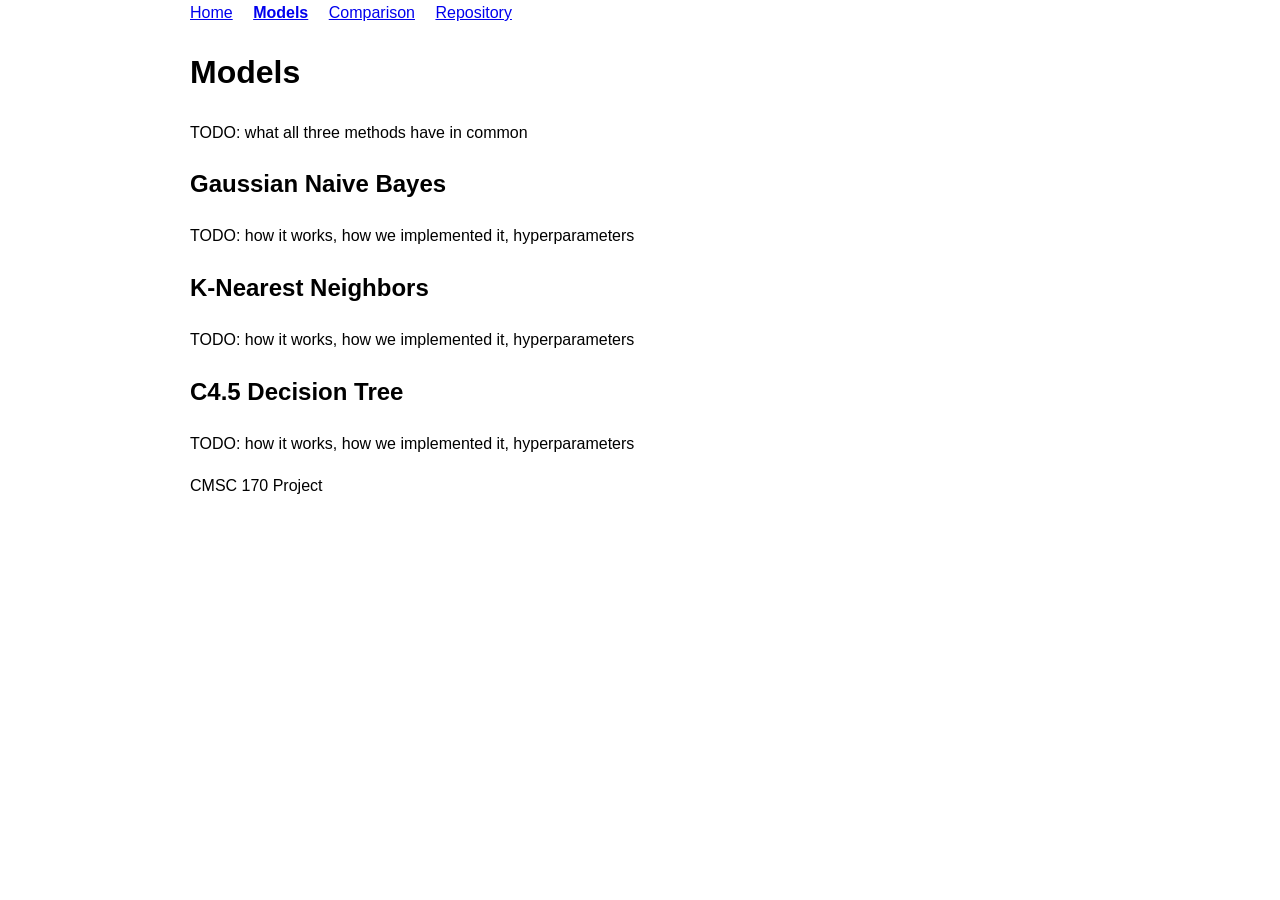
==== docs/methods.html @ b2a07913 "refactor: renamed models.html to methods.html" ====
<!DOCTYPE html>
<html lang="en">
<head>
    <meta charset="UTF-8">
    <meta name="viewport" content="width=device-width, initial-scale=1.0">
    <title>Models — CMSC 170 Project</title>
    <link rel="stylesheet" href="css/style.css">
</head>
<body>
    <header class="site-header">
        <nav class="site-nav">
            <a href="index.html">Home</a>
            <a href="models.html" class="active">Models</a>
            <a href="comparison.html">Comparison</a>
            <a href="https://github.com/Shiiroi/cmsc-170-project">Repository</a>
        </nav>
    </header>

    <main>
        <h1>Models</h1>

        <section id="overview">
            <p>TODO: what all three methods have in common</p>
        </section>

        <section id="naive-bayes">
            <h2>Gaussian Naive Bayes</h2>
            <p>TODO: how it works, how we implemented it, hyperparameters</p>
        </section>

        <section id="knn">
            <h2>K-Nearest Neighbors</h2>
            <p>TODO: how it works, how we implemented it, hyperparameters</p>
        </section>

        <section id="decision-tree">
            <h2>C4.5 Decision Tree</h2>
            <p>TODO: how it works, how we implemented it, hyperparameters</p>
        </section>
    </main>

    <footer class="site-footer">
        <p>CMSC 170 Project</p>
    </footer>
</body>
</html>
---- docs/css/style.css ----
body {
  font-family: sans-serif;
  max-width: 900px;
  margin: 0 auto;
  padding: 0 16px;
  line-height: 1.6;
}

.site-nav a {
  margin-right: 16px;
}

.site-nav a.active {
  font-weight: bold;
}
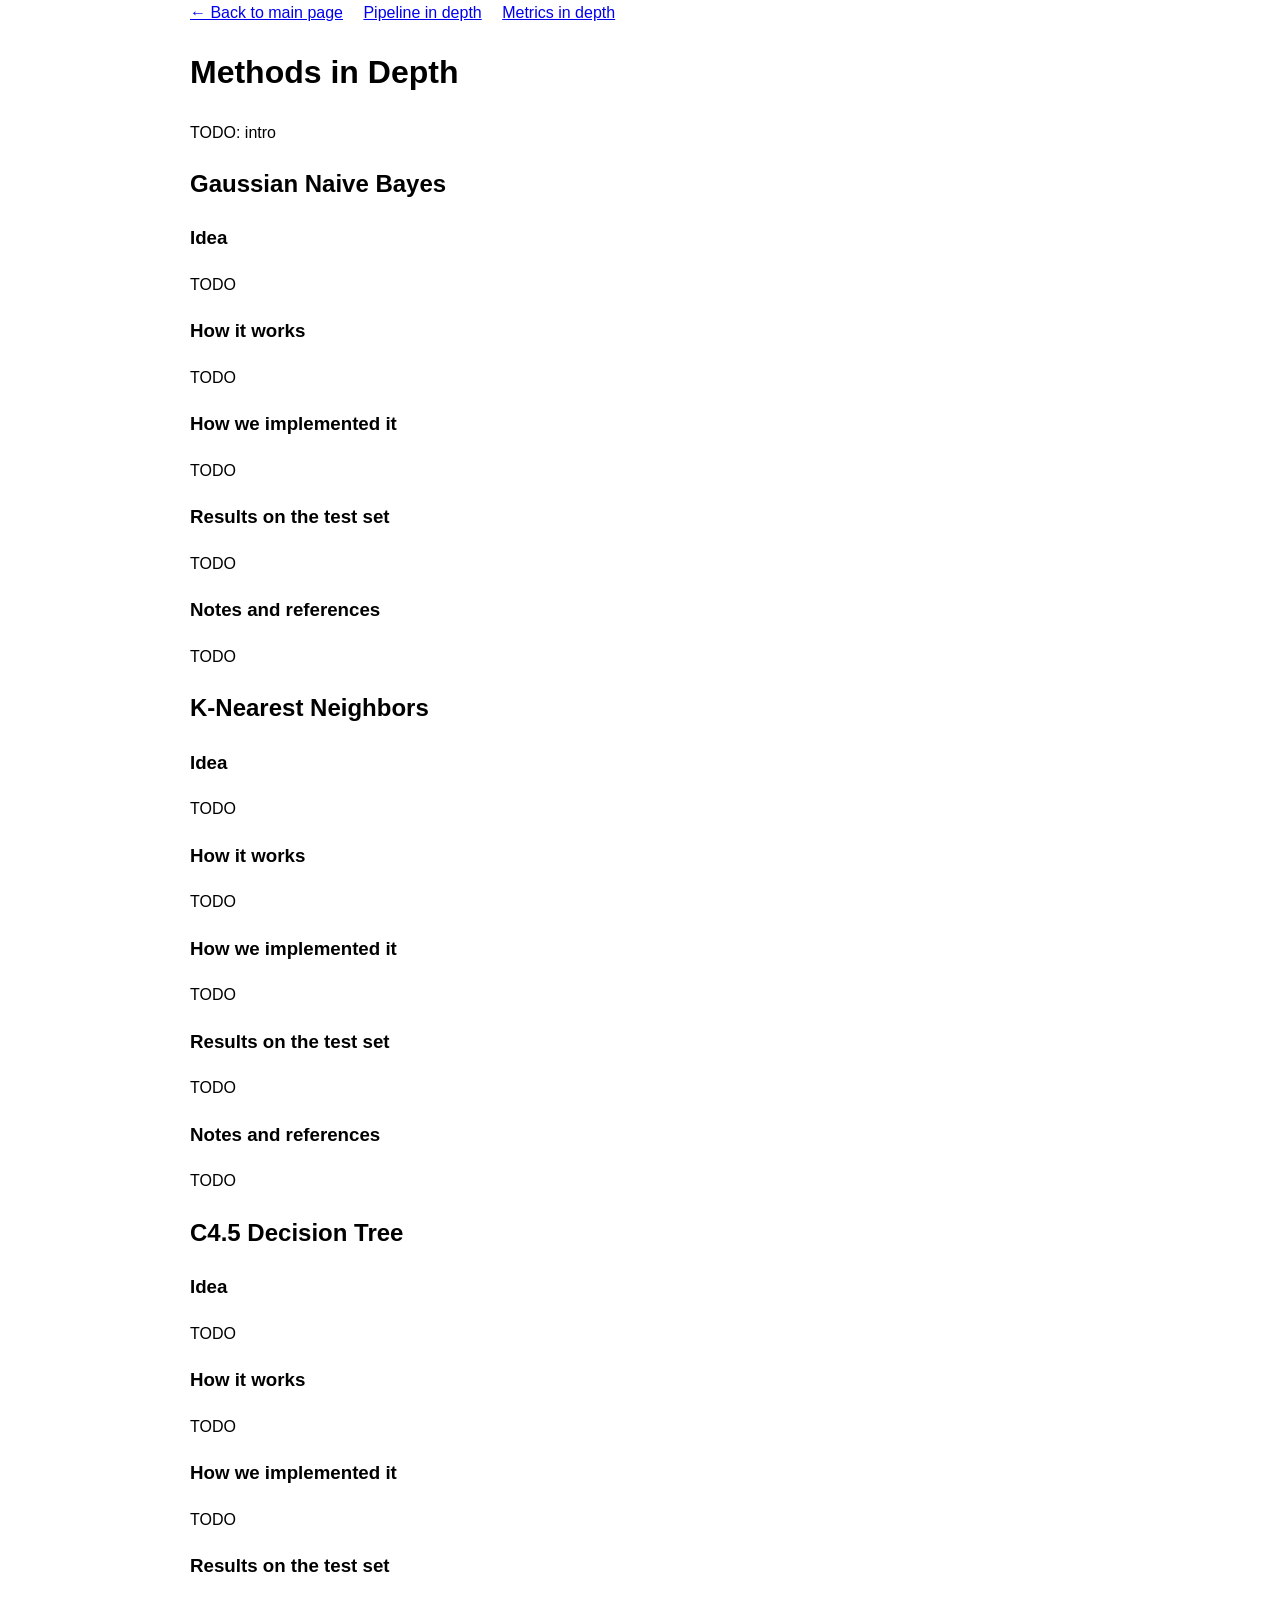
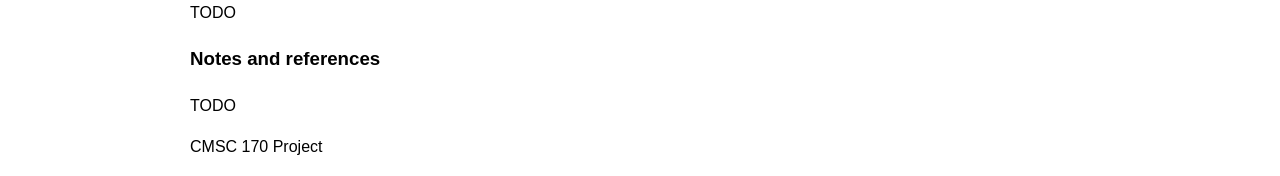
==== commit 8f6dbaf0: "feat: restructured site to follow the spec" ====
--- a/docs/methods.html
+++ b/docs/methods.html
@@ -3,39 +3,62 @@
 <head>
     <meta charset="UTF-8">
     <meta name="viewport" content="width=device-width, initial-scale=1.0">
-    <title>Models — CMSC 170 Project</title>
+    <title>Methods in Depth — CMSC 170 Project</title>
     <link rel="stylesheet" href="css/style.css">
 </head>
 <body>
     <header class="site-header">
         <nav class="site-nav">
-            <a href="index.html">Home</a>
-            <a href="models.html" class="active">Models</a>
-            <a href="comparison.html">Comparison</a>
-            <a href="https://github.com/Shiiroi/cmsc-170-project">Repository</a>
+            <a href="index.html">← Back to main page</a>
+            <a href="pipeline.html">Pipeline in depth</a>
+            <a href="metrics.html">Metrics in depth</a>
         </nav>
     </header>
 
     <main>
-        <h1>Models</h1>
-
-        <section id="overview">
-            <p>TODO: what all three methods have in common</p>
-        </section>
+        <h1>Methods in Depth</h1>
+        <p>TODO: intro</p>
 
         <section id="naive-bayes">
             <h2>Gaussian Naive Bayes</h2>
-            <p>TODO: how it works, how we implemented it, hyperparameters</p>
+            <h3>Idea</h3>
+            <p>TODO</p>
+            <h3>How it works</h3>
+            <p>TODO</p>
+            <h3>How we implemented it</h3>
+            <p>TODO</p>
+            <h3>Results on the test set</h3>
+            <p>TODO</p>
+            <h3>Notes and references</h3>
+            <p>TODO</p>
         </section>
 
         <section id="knn">
             <h2>K-Nearest Neighbors</h2>
-            <p>TODO: how it works, how we implemented it, hyperparameters</p>
+            <h3>Idea</h3>
+            <p>TODO</p>
+            <h3>How it works</h3>
+            <p>TODO</p>
+            <h3>How we implemented it</h3>
+            <p>TODO</p>
+            <h3>Results on the test set</h3>
+            <p>TODO</p>
+            <h3>Notes and references</h3>
+            <p>TODO</p>
         </section>
 
         <section id="decision-tree">
             <h2>C4.5 Decision Tree</h2>
-            <p>TODO: how it works, how we implemented it, hyperparameters</p>
+            <h3>Idea</h3>
+            <p>TODO</p>
+            <h3>How it works</h3>
+            <p>TODO</p>
+            <h3>How we implemented it</h3>
+            <p>TODO</p>
+            <h3>Results on the test set</h3>
+            <p>TODO</p>
+            <h3>Notes and references</h3>
+            <p>TODO</p>
         </section>
     </main>
 
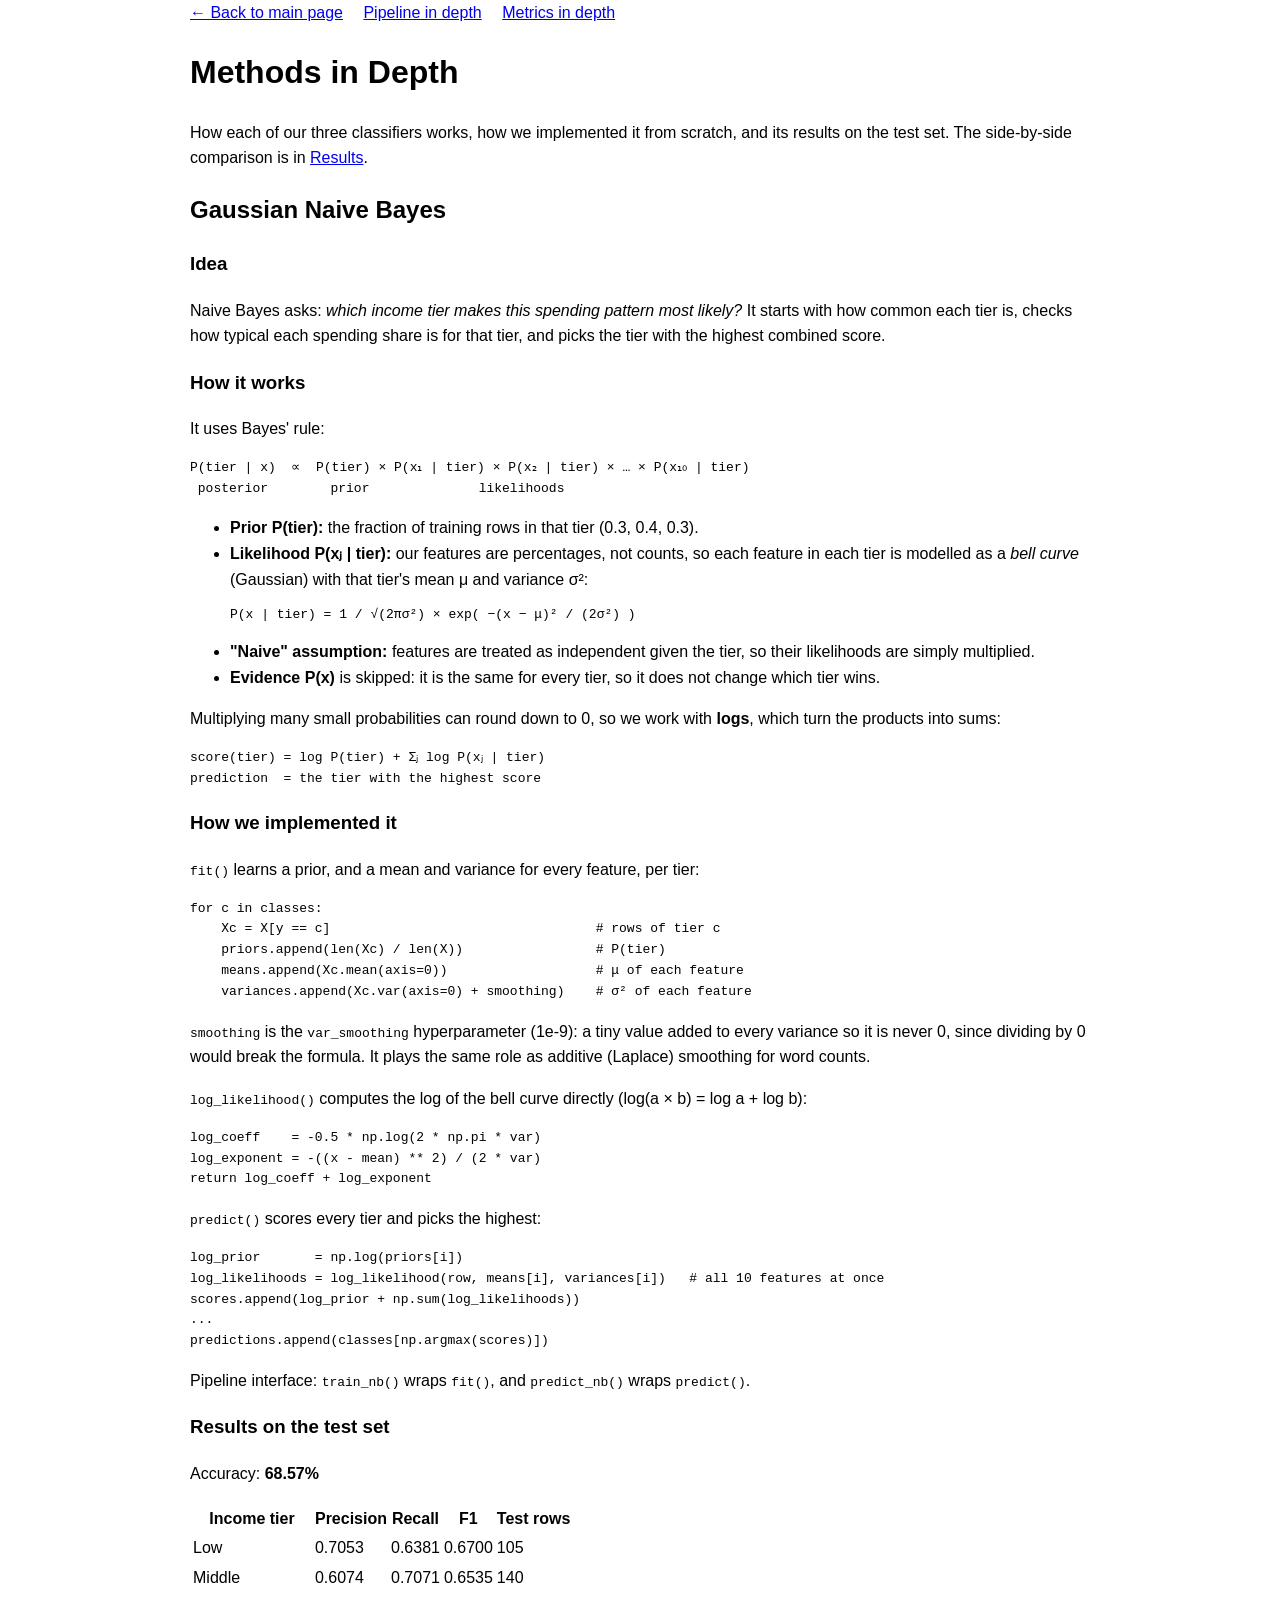
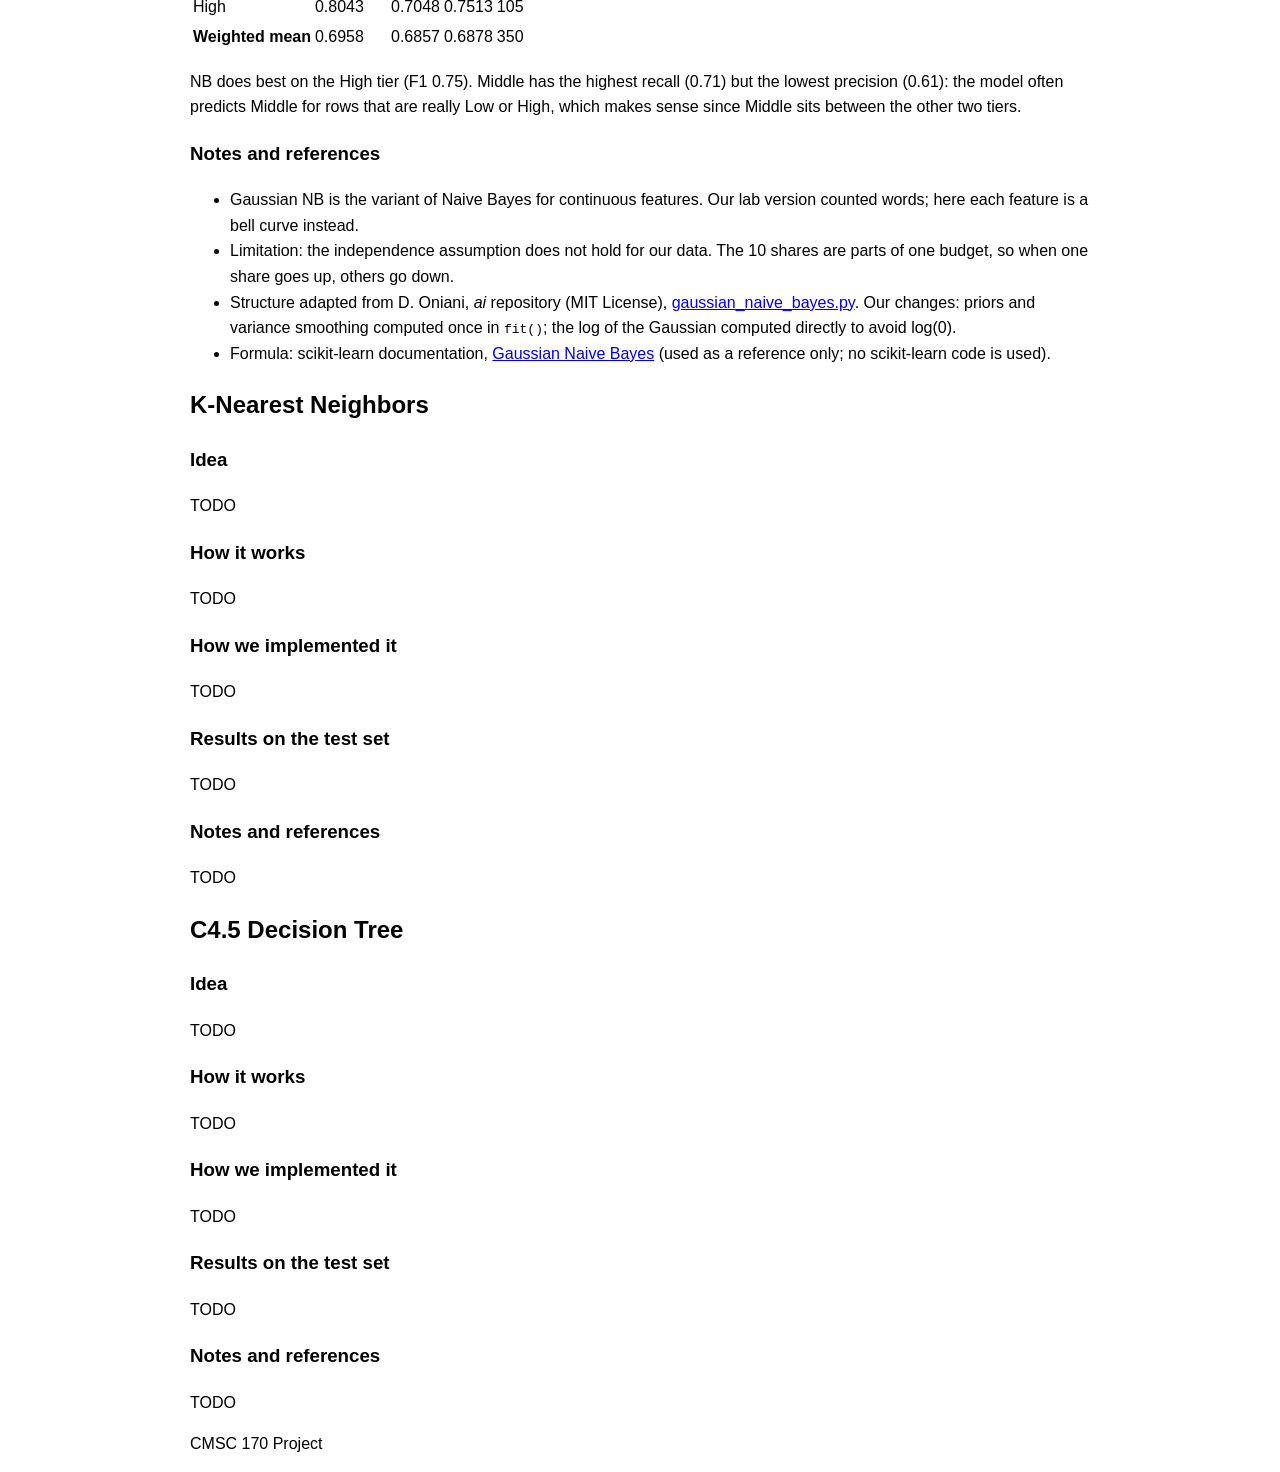
==== commit c65c4162: "feat: added naive bayes in depth" ====
--- a/docs/methods.html
+++ b/docs/methods.html
@@ -17,20 +17,102 @@
 
     <main>
         <h1>Methods in Depth</h1>
-        <p>TODO: intro</p>
+        <p>How each of our three classifiers works, how we implemented it from scratch, and its
+            results on the test set. The side-by-side comparison is in
+            <a href="index.html#results">Results</a>.</p>
 
         <section id="naive-bayes">
             <h2>Gaussian Naive Bayes</h2>
+
             <h3>Idea</h3>
-            <p>TODO</p>
+            <p>
+                Naive Bayes asks: <em>which income tier makes this spending pattern most likely?</em>
+                It starts with how common each tier is, checks how typical each spending share is
+                for that tier, and picks the tier with the highest combined score.
+            </p>
+
             <h3>How it works</h3>
-            <p>TODO</p>
+            <p>It uses Bayes' rule:</p>
+<pre><code>P(tier | x)  ∝  P(tier) × P(x₁ | tier) × P(x₂ | tier) × … × P(x₁₀ | tier)
+ posterior        prior              likelihoods</code></pre>
+            <ul>
+                <li><strong>Prior P(tier):</strong> the fraction of training rows in that tier
+                    (0.3, 0.4, 0.3).</li>
+                <li><strong>Likelihood P(xⱼ | tier):</strong> our features are percentages, not
+                    counts, so each feature in each tier is modelled as a <em>bell curve</em>
+                    (Gaussian) with that tier's mean μ and variance σ²:
+<pre><code>P(x | tier) = 1 / √(2πσ²) × exp( −(x − μ)² / (2σ²) )</code></pre>
+                </li>
+                <li><strong>"Naive" assumption:</strong> features are treated as independent given
+                    the tier, so their likelihoods are simply multiplied.</li>
+                <li><strong>Evidence P(x)</strong> is skipped: it is the same for every tier, so it
+                    does not change which tier wins.</li>
+            </ul>
+            <p>
+                Multiplying many small probabilities can round down to 0, so we work with
+                <strong>logs</strong>, which turn the products into sums:
+            </p>
+<pre><code>score(tier) = log P(tier) + Σⱼ log P(xⱼ | tier)
+prediction  = the tier with the highest score</code></pre>
+
             <h3>How we implemented it</h3>
-            <p>TODO</p>
+            <p><code>fit()</code> learns a prior, and a mean and variance for every feature, per tier:</p>
+<pre><code>for c in classes:
+    Xc = X[y == c]                                  # rows of tier c
+    priors.append(len(Xc) / len(X))                 # P(tier)
+    means.append(Xc.mean(axis=0))                   # μ of each feature
+    variances.append(Xc.var(axis=0) + smoothing)    # σ² of each feature</code></pre>
+            <p><code>smoothing</code> is the <code>var_smoothing</code> hyperparameter (1e-9): a tiny
+                value added to every variance so it is never 0, since dividing by 0 would break the
+                formula. It plays the same role as additive (Laplace) smoothing for word counts.</p>
+
+            <p><code>log_likelihood()</code> computes the log of the bell curve directly
+                (log(a × b) = log a + log b):</p>
+<pre><code>log_coeff    = -0.5 * np.log(2 * np.pi * var)
+log_exponent = -((x - mean) ** 2) / (2 * var)
+return log_coeff + log_exponent</code></pre>
+
+            <p><code>predict()</code> scores every tier and picks the highest:</p>
+<pre><code>log_prior       = np.log(priors[i])
+log_likelihoods = log_likelihood(row, means[i], variances[i])   # all 10 features at once
+scores.append(log_prior + np.sum(log_likelihoods))
+...
+predictions.append(classes[np.argmax(scores)])</code></pre>
+
+            <p>Pipeline interface: <code>train_nb()</code> wraps <code>fit()</code>,
+                and <code>predict_nb()</code> wraps <code>predict()</code>.</p>
+
             <h3>Results on the test set</h3>
-            <p>TODO</p>
+            <p>Accuracy: <strong>68.57%</strong></p>
+            <table>
+                <thead>
+                    <tr><th>Income tier</th><th>Precision</th><th>Recall</th><th>F1</th><th>Test rows</th></tr>
+                </thead>
+                <tbody>
+                    <tr><td>Low</td><td>0.7053</td><td>0.6381</td><td>0.6700</td><td>105</td></tr>
+                    <tr><td>Middle</td><td>0.6074</td><td>0.7071</td><td>0.6535</td><td>140</td></tr>
+                    <tr><td>High</td><td>0.8043</td><td>0.7048</td><td>0.7513</td><td>105</td></tr>
+                    <tr><td><strong>Weighted mean</strong></td><td>0.6958</td><td>0.6857</td><td>0.6878</td><td>350</td></tr>
+                </tbody>
+            </table>
+            <p>NB does best on the High tier (F1 0.75). Middle has the highest recall (0.71) but the
+                lowest precision (0.61): the model often predicts Middle for rows that are really Low
+                or High, which makes sense since Middle sits between the other two tiers.</p>
+
             <h3>Notes and references</h3>
-            <p>TODO</p>
+            <ul>
+                <li>Gaussian NB is the variant of Naive Bayes for continuous features. Our lab
+                    version counted words; here each feature is a bell curve instead.</li>
+                <li>Limitation: the independence assumption does not hold for our data. The
+                    10 shares are parts of one budget, so when one share goes up, others go down.</li>
+                <li>Structure adapted from D. Oniani, <em>ai</em> repository (MIT License),
+                    <a href="https://github.com/oniani/ai/blob/main/model/ml/gaussian_naive_bayes.py">gaussian_naive_bayes.py</a>.
+                    Our changes: priors and variance smoothing computed once in <code>fit()</code>;
+                    the log of the Gaussian computed directly to avoid log(0).</li>
+                <li>Formula: scikit-learn documentation,
+                    <a href="https://scikit-learn.org/stable/modules/naive_bayes.html#gaussian-naive-bayes">Gaussian Naive Bayes</a>
+                    (used as a reference only; no scikit-learn code is used).</li>
+            </ul>
         </section>
 
         <section id="knn">
--- a/docs/css/style.css
+++ b/docs/css/style.css
@@ -12,4 +12,22 @@
 
 .site-nav a.active {
   font-weight: bold;
-}+}
+
+
+/* ---------- pipeline figure (pipeline.html) ---------- */
+.pipeline-figure { margin: 12px 0 16px; overflow-x: auto; }
+.pipeline-svg { width: 100%; min-width: 620px; max-width: 900px; height: auto; display: block; }
+.pipe-box rect { fill: #f6f7fb; stroke: #99a; stroke-width: 1.2; }
+.pipe-box.data rect { fill: #fff; stroke-dasharray: 5 3; }
+.pipe-box:hover rect { fill: #e3e7f7; }
+.pipe-box.current rect { fill: #3b4cca; stroke: #3b4cca; }
+.pipe-label { font: 14px sans-serif; text-anchor: middle; fill: #222; }
+.pipe-sub { font: 11px monospace; text-anchor: middle; fill: #667; }
+.pipe-box.current .pipe-label, .pipe-box.current .pipe-sub { fill: #fff; }
+.pipe-line { stroke: #889; stroke-width: 1.5; }
+.pipe-arrowhead { fill: #889; }
+ 
+/* "What it does / Input → output / Where in the code" box */
+.stage-meta { background: #f6f7fb; border-left: 3px solid #99a; padding: 6px 12px; margin: 8px 0; }
+.stage-meta p { margin: 4px 0; }
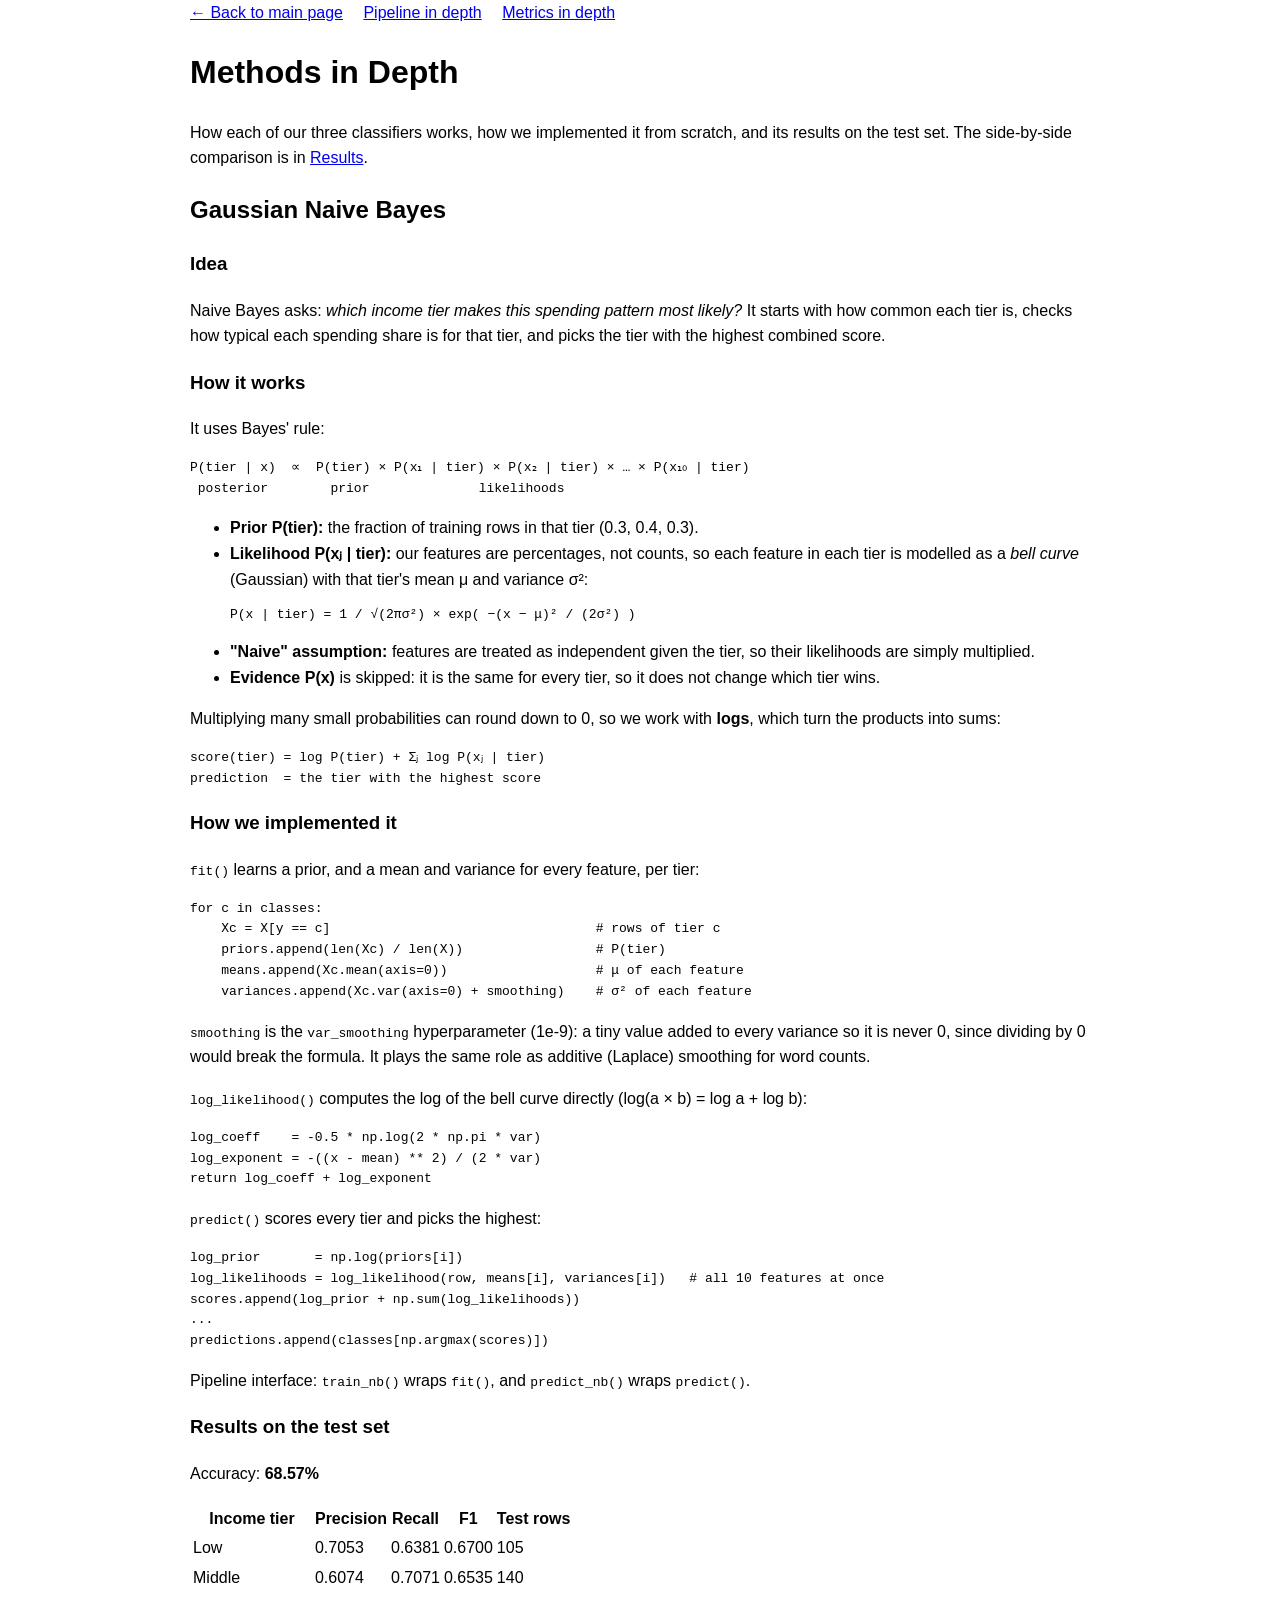
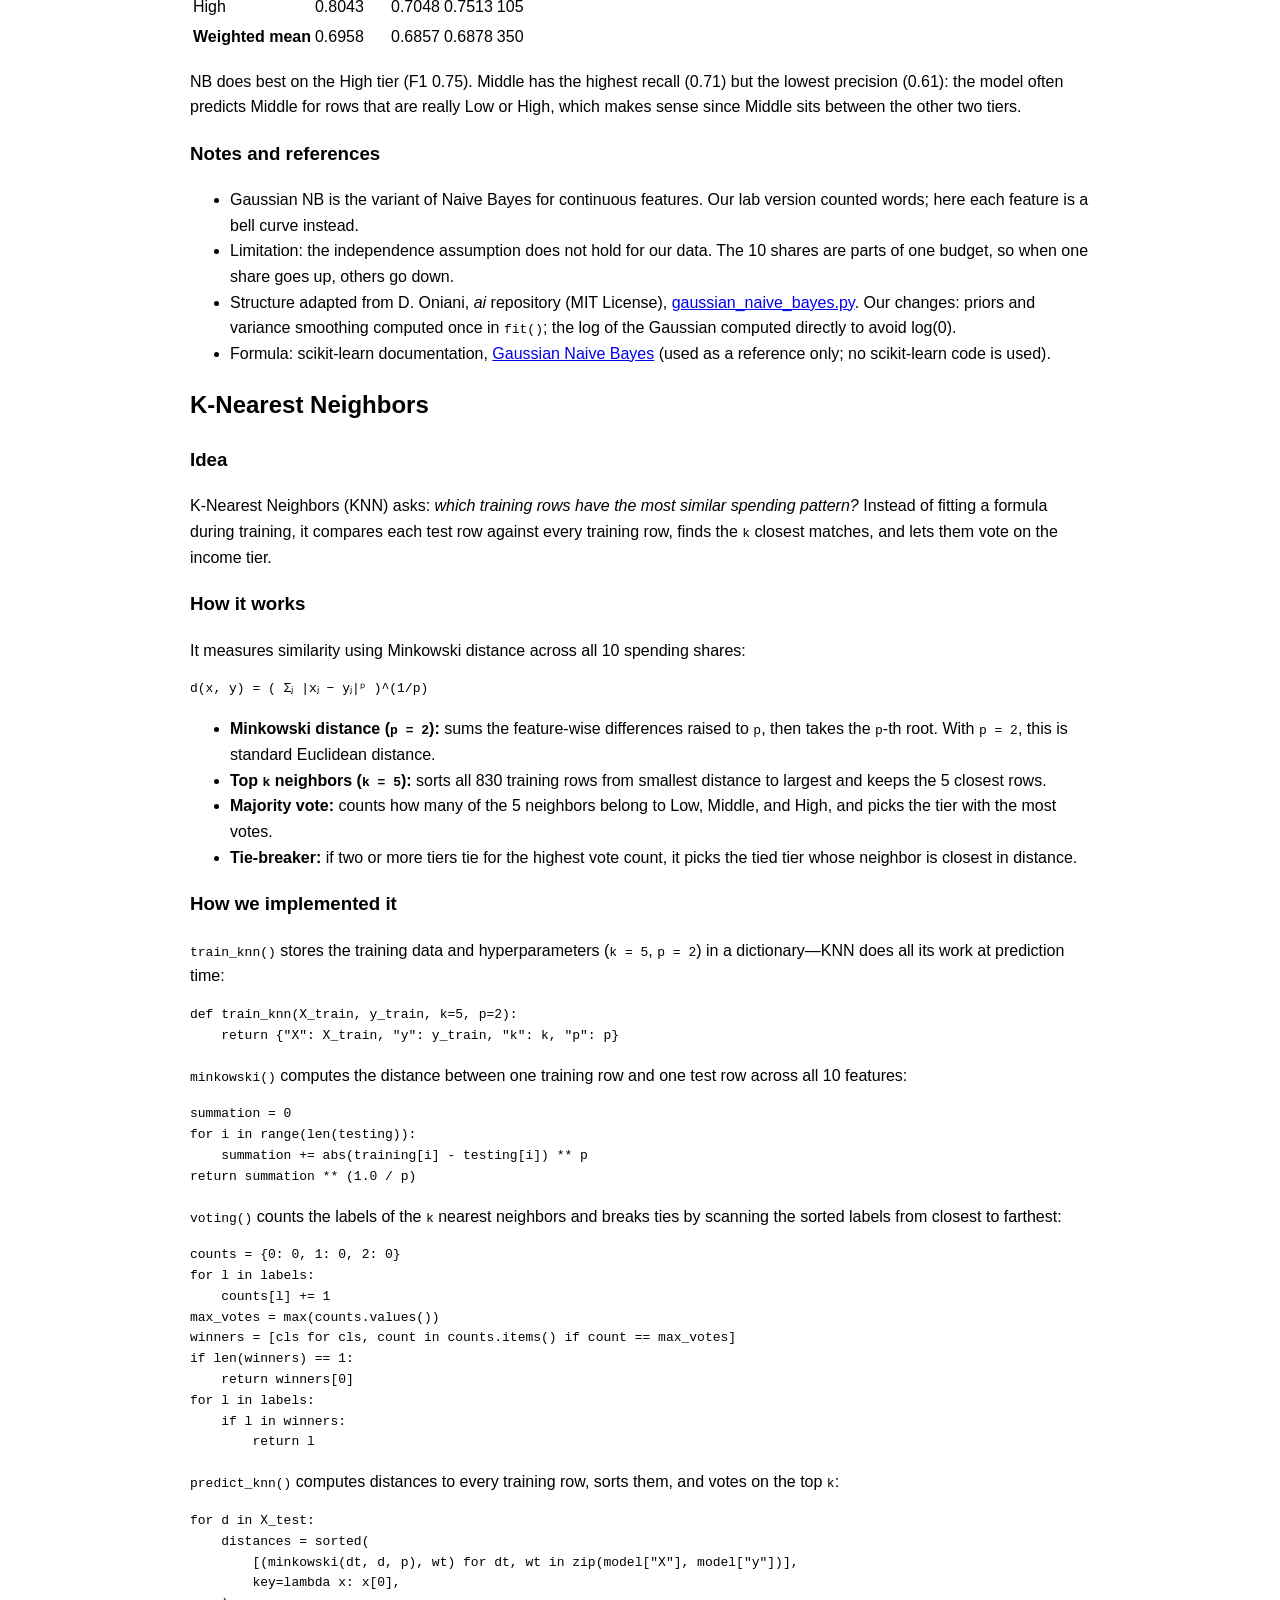
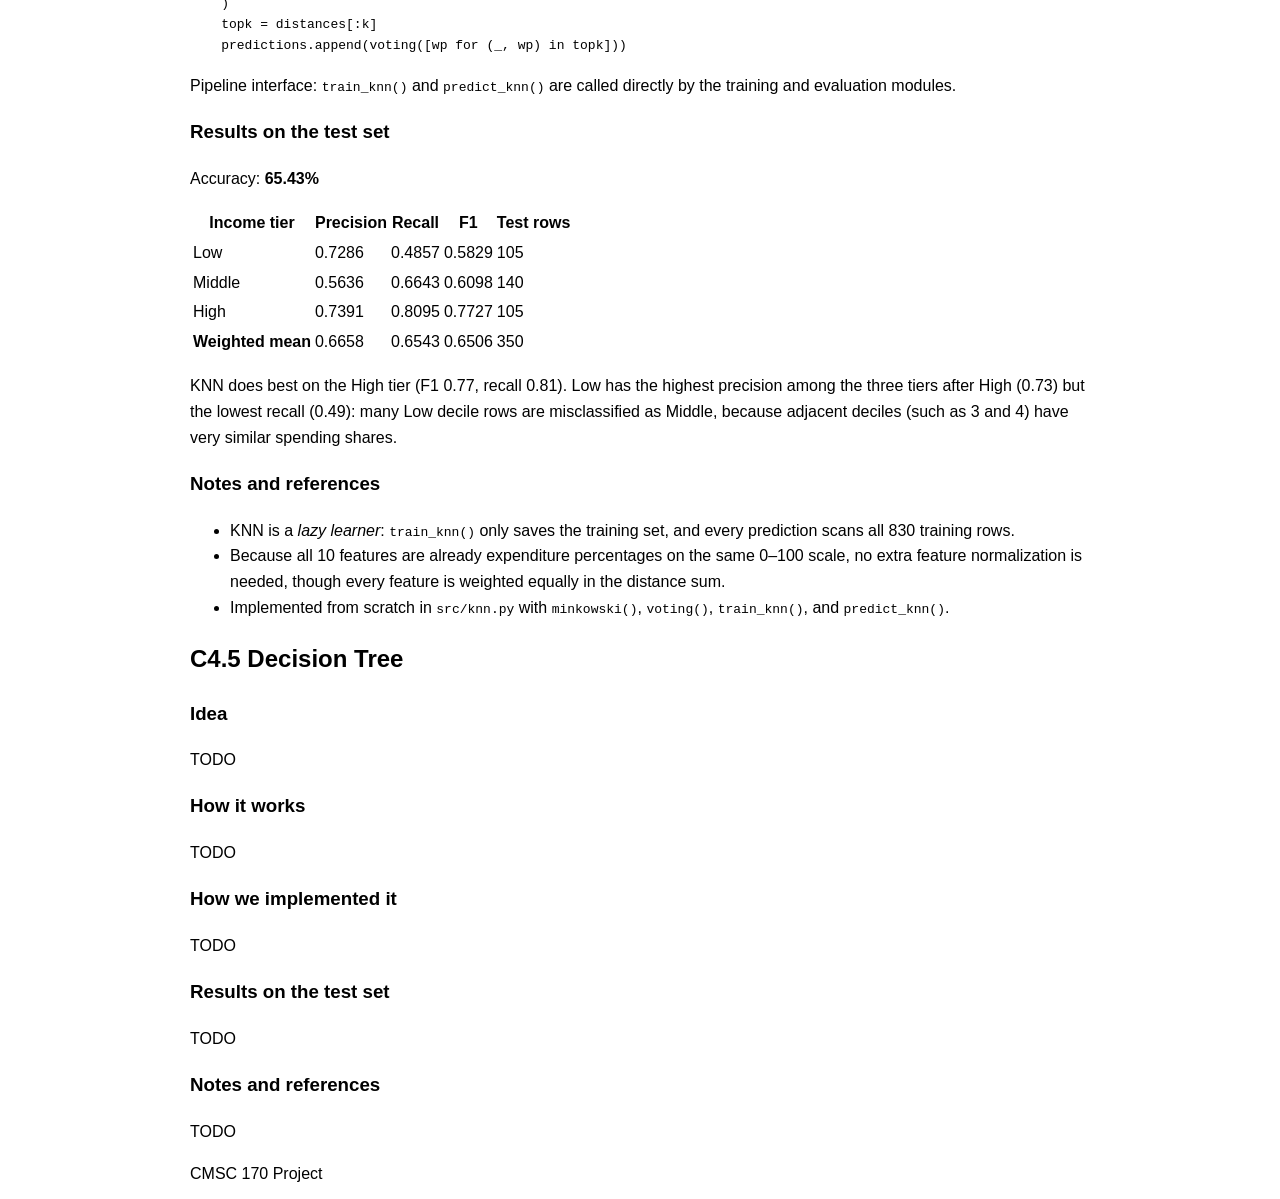
==== commit 62a9081d: "feat: added contents for overall for prob,conclu and knn" ====
--- a/docs/methods.html
+++ b/docs/methods.html
@@ -1,11 +1,13 @@
 <!DOCTYPE html>
 <html lang="en">
+
 <head>
     <meta charset="UTF-8">
     <meta name="viewport" content="width=device-width, initial-scale=1.0">
     <title>Methods in Depth — CMSC 170 Project</title>
     <link rel="stylesheet" href="css/style.css">
 </head>
+
 <body>
     <header class="site-header">
         <nav class="site-nav">
@@ -19,7 +21,8 @@
         <h1>Methods in Depth</h1>
         <p>How each of our three classifiers works, how we implemented it from scratch, and its
             results on the test set. The side-by-side comparison is in
-            <a href="index.html#results">Results</a>.</p>
+            <a href="index.html#results">Results</a>.
+        </p>
 
         <section id="naive-bayes">
             <h2>Gaussian Naive Bayes</h2>
@@ -33,7 +36,7 @@
 
             <h3>How it works</h3>
             <p>It uses Bayes' rule:</p>
-<pre><code>P(tier | x)  ∝  P(tier) × P(x₁ | tier) × P(x₂ | tier) × … × P(x₁₀ | tier)
+            <pre><code>P(tier | x)  ∝  P(tier) × P(x₁ | tier) × P(x₂ | tier) × … × P(x₁₀ | tier)
  posterior        prior              likelihoods</code></pre>
             <ul>
                 <li><strong>Prior P(tier):</strong> the fraction of training rows in that tier
@@ -41,7 +44,7 @@
                 <li><strong>Likelihood P(xⱼ | tier):</strong> our features are percentages, not
                     counts, so each feature in each tier is modelled as a <em>bell curve</em>
                     (Gaussian) with that tier's mean μ and variance σ²:
-<pre><code>P(x | tier) = 1 / √(2πσ²) × exp( −(x − μ)² / (2σ²) )</code></pre>
+                    <pre><code>P(x | tier) = 1 / √(2πσ²) × exp( −(x − μ)² / (2σ²) )</code></pre>
                 </li>
                 <li><strong>"Naive" assumption:</strong> features are treated as independent given
                     the tier, so their likelihoods are simply multiplied.</li>
@@ -52,12 +55,12 @@
                 Multiplying many small probabilities can round down to 0, so we work with
                 <strong>logs</strong>, which turn the products into sums:
             </p>
-<pre><code>score(tier) = log P(tier) + Σⱼ log P(xⱼ | tier)
+            <pre><code>score(tier) = log P(tier) + Σⱼ log P(xⱼ | tier)
 prediction  = the tier with the highest score</code></pre>
 
             <h3>How we implemented it</h3>
             <p><code>fit()</code> learns a prior, and a mean and variance for every feature, per tier:</p>
-<pre><code>for c in classes:
+            <pre><code>for c in classes:
     Xc = X[y == c]                                  # rows of tier c
     priors.append(len(Xc) / len(X))                 # P(tier)
     means.append(Xc.mean(axis=0))                   # μ of each feature
@@ -68,12 +71,12 @@
 
             <p><code>log_likelihood()</code> computes the log of the bell curve directly
                 (log(a × b) = log a + log b):</p>
-<pre><code>log_coeff    = -0.5 * np.log(2 * np.pi * var)
+            <pre><code>log_coeff    = -0.5 * np.log(2 * np.pi * var)
 log_exponent = -((x - mean) ** 2) / (2 * var)
 return log_coeff + log_exponent</code></pre>
 
             <p><code>predict()</code> scores every tier and picks the highest:</p>
-<pre><code>log_prior       = np.log(priors[i])
+            <pre><code>log_prior       = np.log(priors[i])
 log_likelihoods = log_likelihood(row, means[i], variances[i])   # all 10 features at once
 scores.append(log_prior + np.sum(log_likelihoods))
 ...
@@ -86,13 +89,43 @@
             <p>Accuracy: <strong>68.57%</strong></p>
             <table>
                 <thead>
-                    <tr><th>Income tier</th><th>Precision</th><th>Recall</th><th>F1</th><th>Test rows</th></tr>
+                    <tr>
+                        <th>Income tier</th>
+                        <th>Precision</th>
+                        <th>Recall</th>
+                        <th>F1</th>
+                        <th>Test rows</th>
+                    </tr>
                 </thead>
                 <tbody>
-                    <tr><td>Low</td><td>0.7053</td><td>0.6381</td><td>0.6700</td><td>105</td></tr>
-                    <tr><td>Middle</td><td>0.6074</td><td>0.7071</td><td>0.6535</td><td>140</td></tr>
-                    <tr><td>High</td><td>0.8043</td><td>0.7048</td><td>0.7513</td><td>105</td></tr>
-                    <tr><td><strong>Weighted mean</strong></td><td>0.6958</td><td>0.6857</td><td>0.6878</td><td>350</td></tr>
+                    <tr>
+                        <td>Low</td>
+                        <td>0.7053</td>
+                        <td>0.6381</td>
+                        <td>0.6700</td>
+                        <td>105</td>
+                    </tr>
+                    <tr>
+                        <td>Middle</td>
+                        <td>0.6074</td>
+                        <td>0.7071</td>
+                        <td>0.6535</td>
+                        <td>140</td>
+                    </tr>
+                    <tr>
+                        <td>High</td>
+                        <td>0.8043</td>
+                        <td>0.7048</td>
+                        <td>0.7513</td>
+                        <td>105</td>
+                    </tr>
+                    <tr>
+                        <td><strong>Weighted mean</strong></td>
+                        <td>0.6958</td>
+                        <td>0.6857</td>
+                        <td>0.6878</td>
+                        <td>350</td>
+                    </tr>
                 </tbody>
             </table>
             <p>NB does best on the High tier (F1 0.75). Middle has the highest recall (0.71) but the
@@ -106,27 +139,145 @@
                 <li>Limitation: the independence assumption does not hold for our data. The
                     10 shares are parts of one budget, so when one share goes up, others go down.</li>
                 <li>Structure adapted from D. Oniani, <em>ai</em> repository (MIT License),
-                    <a href="https://github.com/oniani/ai/blob/main/model/ml/gaussian_naive_bayes.py">gaussian_naive_bayes.py</a>.
+                    <a
+                        href="https://github.com/oniani/ai/blob/main/model/ml/gaussian_naive_bayes.py">gaussian_naive_bayes.py</a>.
                     Our changes: priors and variance smoothing computed once in <code>fit()</code>;
-                    the log of the Gaussian computed directly to avoid log(0).</li>
+                    the log of the Gaussian computed directly to avoid log(0).
+                </li>
                 <li>Formula: scikit-learn documentation,
-                    <a href="https://scikit-learn.org/stable/modules/naive_bayes.html#gaussian-naive-bayes">Gaussian Naive Bayes</a>
-                    (used as a reference only; no scikit-learn code is used).</li>
+                    <a href="https://scikit-learn.org/stable/modules/naive_bayes.html#gaussian-naive-bayes">Gaussian
+                        Naive Bayes</a>
+                    (used as a reference only; no scikit-learn code is used).
+                </li>
             </ul>
         </section>
 
         <section id="knn">
             <h2>K-Nearest Neighbors</h2>
+
             <h3>Idea</h3>
-            <p>TODO</p>
+            <p>
+                K-Nearest Neighbors (KNN) asks: <em>which training rows have the most similar
+                    spending pattern?</em> Instead of fitting a formula during training, it
+                compares each test row against every training row, finds the <code>k</code> closest
+                matches, and lets them vote on the income tier.
+            </p>
+
             <h3>How it works</h3>
-            <p>TODO</p>
+            <p>It measures similarity using Minkowski distance across all 10 spending shares:</p>
+            <pre><code>d(x, y) = ( Σⱼ |xⱼ − yⱼ|ᵖ )^(1/p)</code></pre>
+            <ul>
+                <li><strong>Minkowski distance (<code>p = 2</code>):</strong> sums the feature-wise
+                    differences raised to <code>p</code>, then takes the <code>p</code>-th root.
+                    With <code>p = 2</code>, this is standard Euclidean distance.</li>
+                <li><strong>Top <code>k</code> neighbors (<code>k = 5</code>):</strong> sorts all
+                    830 training rows from smallest distance to largest and keeps the 5 closest
+                    rows.</li>
+                <li><strong>Majority vote:</strong> counts how many of the 5 neighbors belong to
+                    Low, Middle, and High, and picks the tier with the most votes.</li>
+                <li><strong>Tie-breaker:</strong> if two or more tiers tie for the highest vote
+                    count, it picks the tied tier whose neighbor is closest in distance.</li>
+            </ul>
+
             <h3>How we implemented it</h3>
-            <p>TODO</p>
+            <p><code>train_knn()</code> stores the training data and hyperparameters
+                (<code>k = 5</code>, <code>p = 2</code>) in a dictionary—KNN does all its work at
+                prediction time:</p>
+            <pre><code>def train_knn(X_train, y_train, k=5, p=2):
+    return {"X": X_train, "y": y_train, "k": k, "p": p}</code></pre>
+
+            <p><code>minkowski()</code> computes the distance between one training row and one test
+                row across all 10 features:</p>
+            <pre><code>summation = 0
+for i in range(len(testing)):
+    summation += abs(training[i] - testing[i]) ** p
+return summation ** (1.0 / p)</code></pre>
+
+            <p><code>voting()</code> counts the labels of the <code>k</code> nearest neighbors and
+                breaks ties by scanning the sorted labels from closest to farthest:</p>
+            <pre><code>counts = {0: 0, 1: 0, 2: 0}
+for l in labels:
+    counts[l] += 1
+max_votes = max(counts.values())
+winners = [cls for cls, count in counts.items() if count == max_votes]
+if len(winners) == 1:
+    return winners[0]
+for l in labels:
+    if l in winners:
+        return l</code></pre>
+
+            <p><code>predict_knn()</code> computes distances to every training row, sorts them, and
+                votes on the top <code>k</code>:</p>
+            <pre><code>for d in X_test:
+    distances = sorted(
+        [(minkowski(dt, d, p), wt) for dt, wt in zip(model["X"], model["y"])],
+        key=lambda x: x[0],
+    )
+    topk = distances[:k]
+    predictions.append(voting([wp for (_, wp) in topk]))</code></pre>
+
+            <p>Pipeline interface: <code>train_knn()</code> and <code>predict_knn()</code> are
+                called directly by the training and evaluation modules.</p>
+
             <h3>Results on the test set</h3>
-            <p>TODO</p>
+            <p>Accuracy: <strong>65.43%</strong></p>
+            <table>
+                <thead>
+                    <tr>
+                        <th>Income tier</th>
+                        <th>Precision</th>
+                        <th>Recall</th>
+                        <th>F1</th>
+                        <th>Test rows</th>
+                    </tr>
+                </thead>
+                <tbody>
+                    <tr>
+                        <td>Low</td>
+                        <td>0.7286</td>
+                        <td>0.4857</td>
+                        <td>0.5829</td>
+                        <td>105</td>
+                    </tr>
+                    <tr>
+                        <td>Middle</td>
+                        <td>0.5636</td>
+                        <td>0.6643</td>
+                        <td>0.6098</td>
+                        <td>140</td>
+                    </tr>
+                    <tr>
+                        <td>High</td>
+                        <td>0.7391</td>
+                        <td>0.8095</td>
+                        <td>0.7727</td>
+                        <td>105</td>
+                    </tr>
+                    <tr>
+                        <td><strong>Weighted mean</strong></td>
+                        <td>0.6658</td>
+                        <td>0.6543</td>
+                        <td>0.6506</td>
+                        <td>350</td>
+                    </tr>
+                </tbody>
+            </table>
+            <p>KNN does best on the High tier (F1 0.77, recall 0.81). Low has the highest precision
+                among the three tiers after High (0.73) but the lowest recall (0.49): many Low
+                decile rows are misclassified as Middle, because adjacent deciles (such as 3 and 4)
+                have very similar spending shares.</p>
+
             <h3>Notes and references</h3>
-            <p>TODO</p>
+            <ul>
+                <li>KNN is a <em>lazy learner</em>: <code>train_knn()</code> only saves the training
+                    set, and every prediction scans all 830 training rows.</li>
+                <li>Because all 10 features are already expenditure percentages on the same 0–100
+                    scale, no extra feature normalization is needed, though every feature is
+                    weighted equally in the distance sum.</li>
+                <li>Implemented from scratch in <code>src/knn.py</code> with
+                    <code>minkowski()</code>, <code>voting()</code>, <code>train_knn()</code>, and
+                    <code>predict_knn()</code>.</li>
+            </ul>
         </section>
 
         <section id="decision-tree">
@@ -148,4 +299,5 @@
         <p>CMSC 170 Project</p>
     </footer>
 </body>
+
 </html>
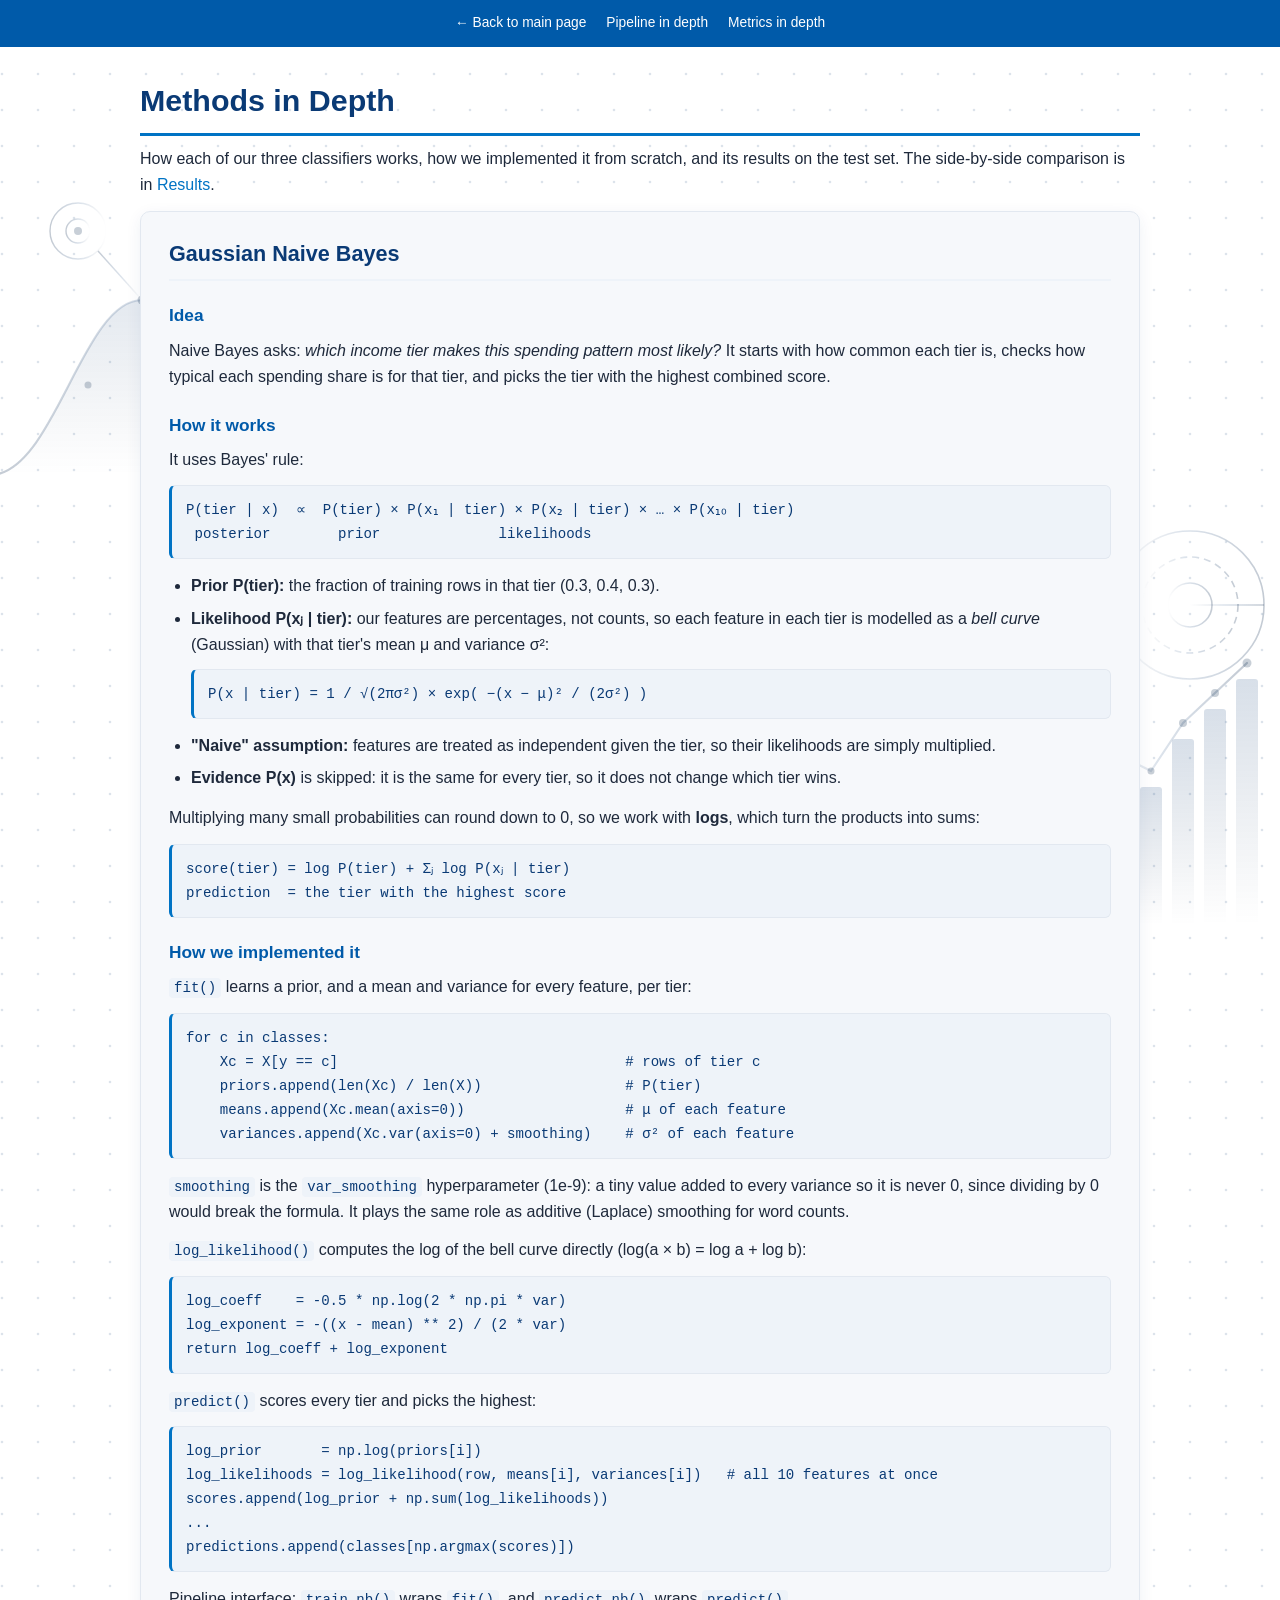
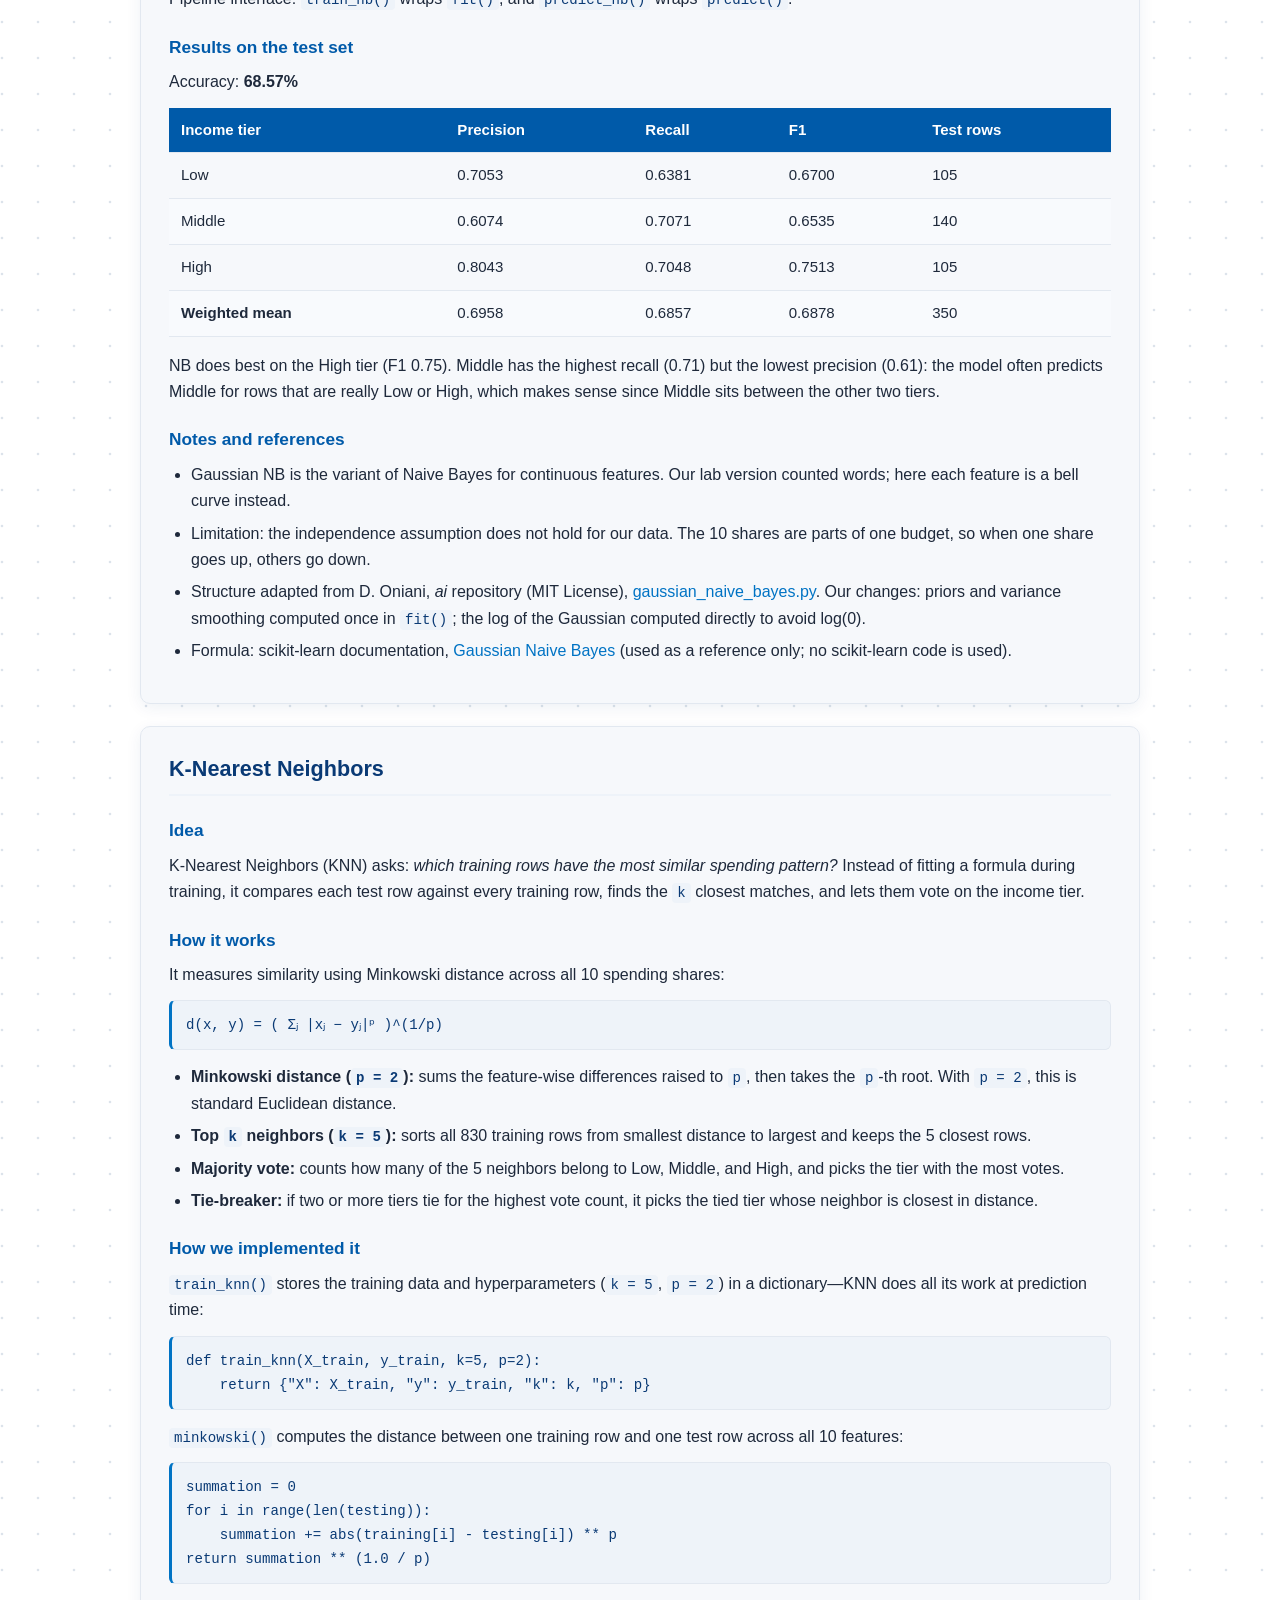
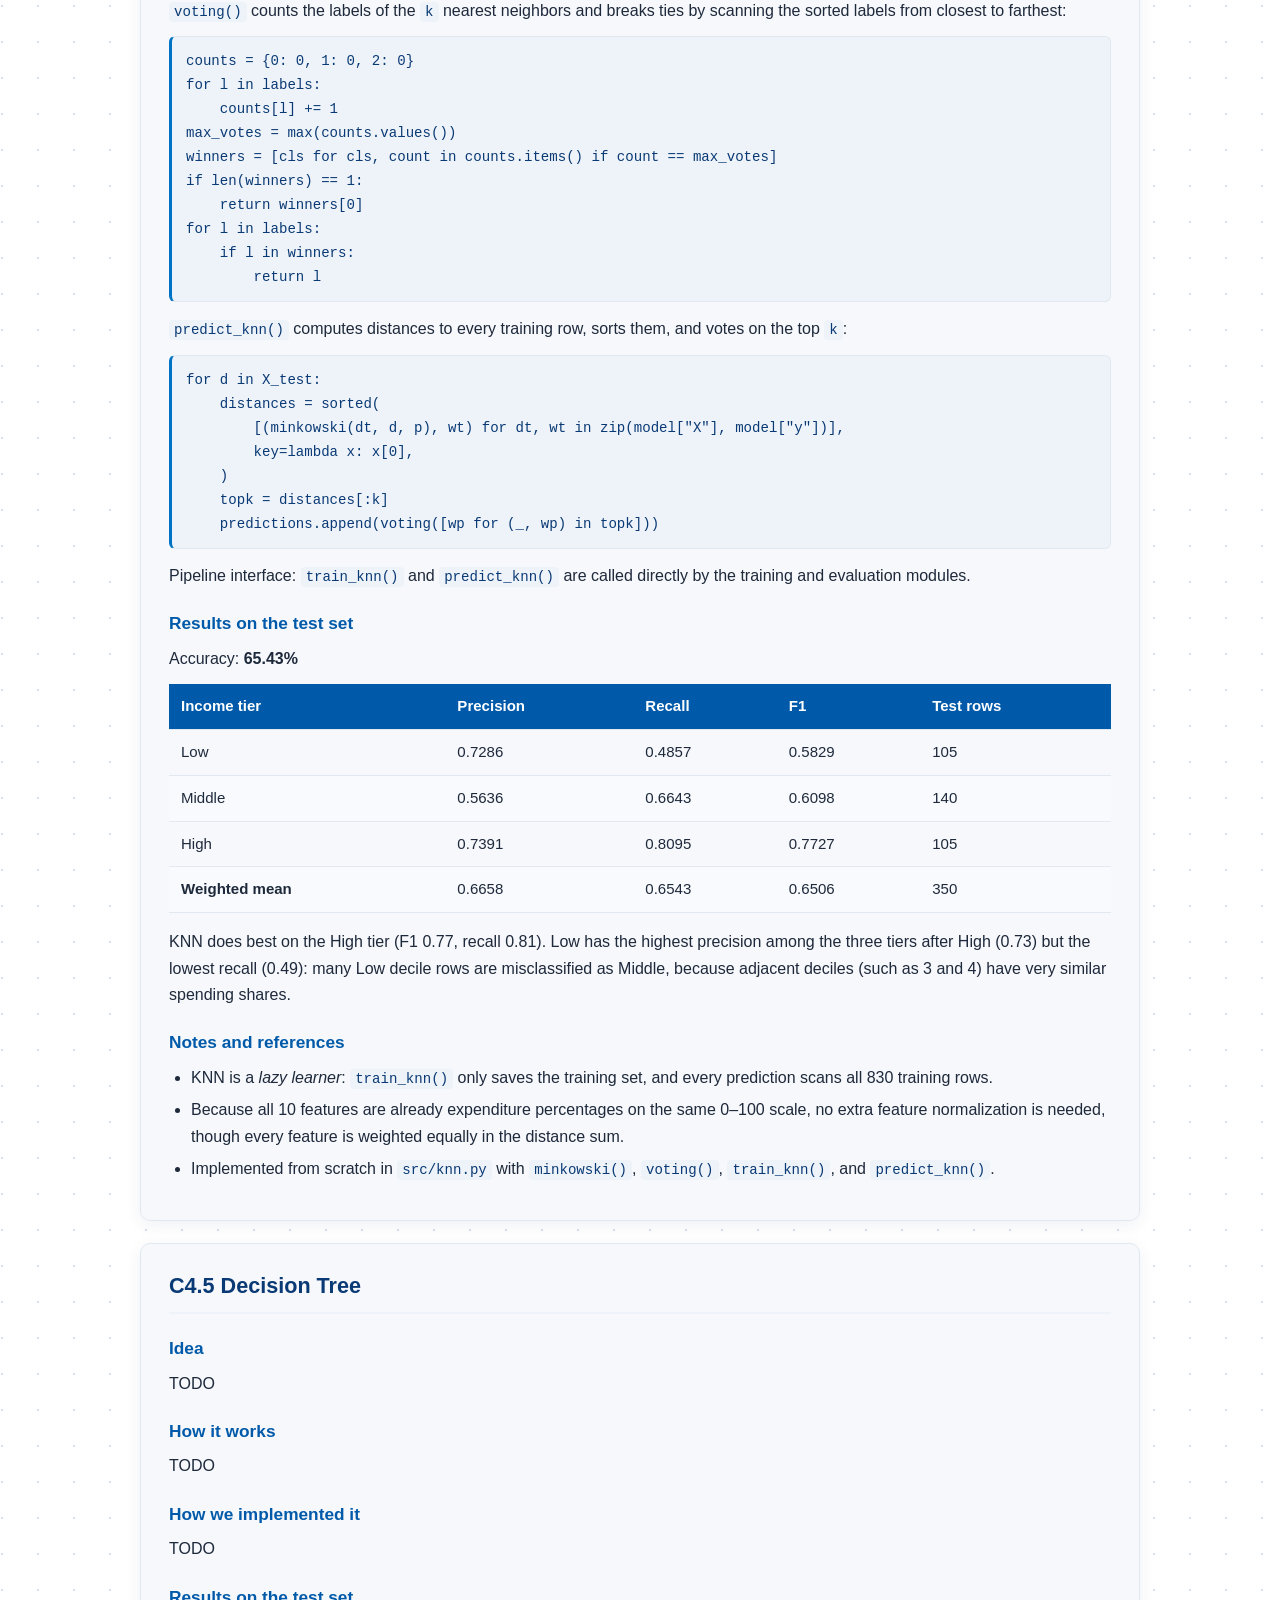
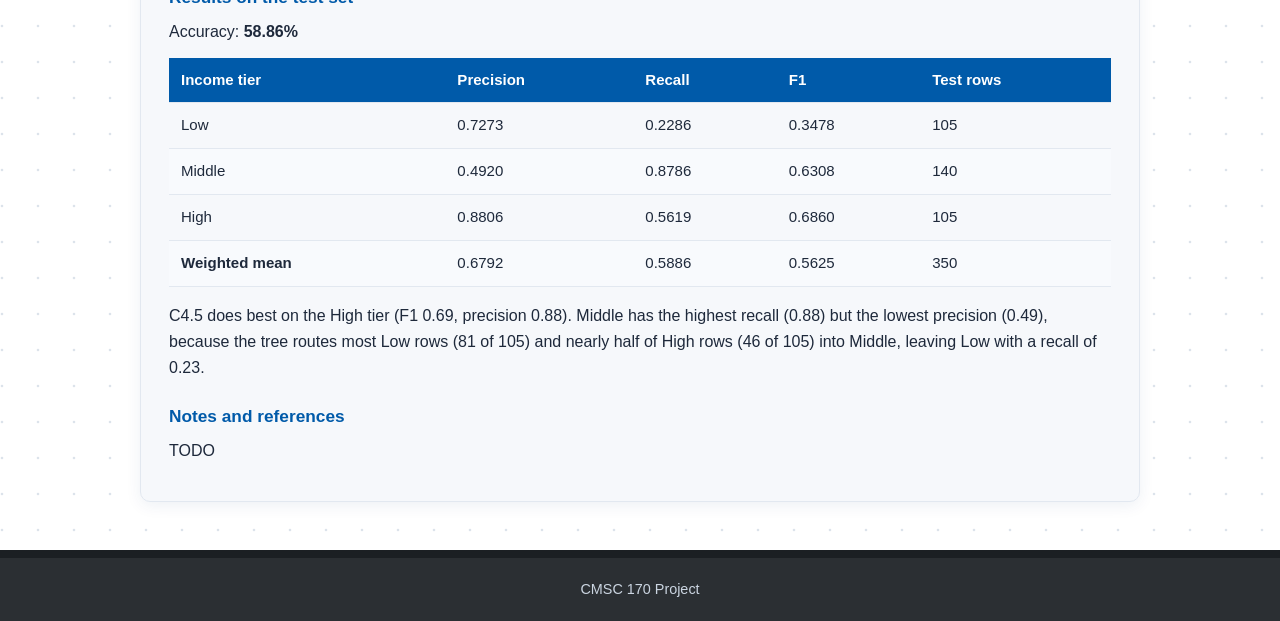
==== commit 2042c798: "docs: add C4.5 test results to methods page" ====
--- a/docs/methods.html
+++ b/docs/methods.html
@@ -289,7 +289,52 @@
             <h3>How we implemented it</h3>
             <p>TODO</p>
             <h3>Results on the test set</h3>
-            <p>TODO</p>
+            <p>Accuracy: <strong>58.86%</strong></p>
+            <table>
+                <thead>
+                    <tr>
+                        <th>Income tier</th>
+                        <th>Precision</th>
+                        <th>Recall</th>
+                        <th>F1</th>
+                        <th>Test rows</th>
+                    </tr>
+                </thead>
+                <tbody>
+                    <tr>
+                        <td>Low</td>
+                        <td>0.7273</td>
+                        <td>0.2286</td>
+                        <td>0.3478</td>
+                        <td>105</td>
+                    </tr>
+                    <tr>
+                        <td>Middle</td>
+                        <td>0.4920</td>
+                        <td>0.8786</td>
+                        <td>0.6308</td>
+                        <td>140</td>
+                    </tr>
+                    <tr>
+                        <td>High</td>
+                        <td>0.8806</td>
+                        <td>0.5619</td>
+                        <td>0.6860</td>
+                        <td>105</td>
+                    </tr>
+                    <tr>
+                        <td><strong>Weighted mean</strong></td>
+                        <td>0.6792</td>
+                        <td>0.5886</td>
+                        <td>0.5625</td>
+                        <td>350</td>
+                    </tr>
+                </tbody>
+            </table>
+            <p>C4.5 does best on the High tier (F1 0.69, precision 0.88). Middle has the highest recall
+                (0.88) but the lowest precision (0.49), because the tree routes most Low rows
+                (81 of 105) and nearly half of High rows (46 of 105) into Middle, leaving Low with
+                a recall of 0.23.</p>
             <h3>Notes and references</h3>
             <p>TODO</p>
         </section>
--- a/docs/css/style.css
+++ b/docs/css/style.css
@@ -1,33 +1,571 @@
+/* PSA OpenSTAT-inspired theme for CMSC 170 Project */
+
+:root {
+  --psa-navy: #0a3a75;
+  --psa-blue: #005aa9;
+  --psa-blue-bright: #0073c4;
+  --psa-blue-hover: #004c8f;
+  --bg-page: #ffffff;
+  --bg-card: #f6f8fb;
+  --bg-ice: #e8f1fb;
+  --bg-muted: #eef3f9;
+  --text-main: #1e293b;
+  --text-muted: #475569;
+  --border: #e2e8f0;
+}
+
+*,
+*::before,
+*::after {
+  box-sizing: border-box;
+}
+
+html {
+  scroll-behavior: smooth;
+}
+
 body {
-  font-family: sans-serif;
-  max-width: 900px;
+  margin: 0;
+  font-family: -apple-system, BlinkMacSystemFont, "Segoe UI", Roboto, "Helvetica Neue", Arial, sans-serif;
+  font-size: 16px;
+  line-height: 1.65;
+  color: var(--text-main);
+  background: var(--bg-page);
+}
+
+a {
+  color: var(--psa-blue-bright);
+  text-decoration: none;
+}
+
+a:hover {
+  text-decoration: underline;
+}
+
+/* ---------- Header & Navigation (OpenSTAT two-tier bar) ---------- */
+.site-header {
+  background: var(--psa-blue);
+  color: #ffffff;
+}
+
+.agency-bar {
+  max-width: 1040px;
   margin: 0 auto;
-  padding: 0 16px;
+  padding: 14px 20px;
+  display: flex;
+  flex-wrap: wrap;
+  align-items: center;
+  justify-content: space-between;
+  gap: 8px;
+}
+
+.agency-title {
+  font-size: 1.05rem;
+  font-weight: 700;
+  letter-spacing: 0.02em;
+  color: #ffffff;
+}
+
+.agency-subtitle {
+  font-size: 0.85rem;
+  color: rgba(255, 255, 255, 0.85);
+}
+
+.site-nav-wrap {
+  background: var(--psa-blue-bright);
+}
+
+.site-nav {
+  max-width: 1120px;
+  margin: 0 auto;
+  padding: 6px 16px;
+  display: flex;
+  flex-wrap: wrap;
+  align-items: center;
+  justify-content: center;
+  gap: 2px;
+}
+
+.site-nav a {
+  color: #ffffff;
+  font-size: 0.86rem;
+  font-weight: 500;
+  padding: 6px 9px;
+  border-radius: 4px;
+  white-space: nowrap;
+  transition: background-color 0.15s ease;
+}
+
+.site-nav a:hover,
+.site-nav a.active {
+  background: rgba(255, 255, 255, 0.18);
+  text-decoration: none;
+}
+
+.site-nav a.active {
+  font-weight: 700;
+}
+
+/* ---------- Hero Banner (index.html) ---------- */
+.hero {
+  background-color: var(--psa-navy);
+  background-image: url("data:image/svg+xml,%3Csvg xmlns='http://www.w3.org/2000/svg' width='900' height='260' viewBox='0 0 900 260'%3E%3Cg stroke='rgba(255,255,255,0.06)' stroke-width='1' fill='none'%3E%3Cpath d='M0 52h900M0 104h900M0 156h900M0 208h900M150 0v260M300 0v260M450 0v260M600 0v260M750 0v260'/%3E%3C/g%3E%3Cg fill='rgba(255,255,255,0.06)'%3E%3Crect x='540' y='170' width='26' height='90' rx='3'/%3E%3Crect x='580' y='138' width='26' height='122' rx='3'/%3E%3Crect x='620' y='152' width='26' height='108' rx='3'/%3E%3Crect x='660' y='112' width='26' height='148' rx='3'/%3E%3Crect x='700' y='88' width='26' height='172' rx='3'/%3E%3Crect x='740' y='102' width='26' height='158' rx='3'/%3E%3Crect x='780' y='64' width='26' height='196' rx='3'/%3E%3C/g%3E%3Cpolyline points='553,155 593,124 633,138 673,98 713,74 753,88 793,50' fill='none' stroke='rgba(255,255,255,0.14)' stroke-width='2.5' stroke-linecap='round' stroke-linejoin='round'/%3E%3Cg fill='rgba(255,255,255,0.2)'%3E%3Ccircle cx='553' cy='155' r='4'/%3E%3Ccircle cx='593' cy='124' r='4'/%3E%3Ccircle cx='633' cy='138' r='4'/%3E%3Ccircle cx='673' cy='98' r='4'/%3E%3Ccircle cx='713' cy='74' r='4'/%3E%3Ccircle cx='753' cy='88' r='4'/%3E%3Ccircle cx='793' cy='50' r='4'/%3E%3C/g%3E%3C/svg%3E");
+  background-repeat: no-repeat;
+  background-position: right center;
+  background-size: cover;
+  color: #ffffff;
+  padding: 36px 20px;
+}
+
+.hero-inner {
+  max-width: 1040px;
+  margin: 0 auto;
+  display: grid;
+  grid-template-columns: 1.35fr 1fr;
+  gap: 28px;
+  align-items: center;
+}
+
+.hero h1 {
+  margin: 0 0 12px;
+  font-size: 2rem;
+  line-height: 1.2;
+  color: #ffffff;
+}
+
+.hero .members {
+  margin: 0;
+  font-size: 0.95rem;
   line-height: 1.6;
-}
-
-.site-nav a {
-  margin-right: 16px;
-}
-
-.site-nav a.active {
-  font-weight: bold;
-}
-
-
-/* ---------- pipeline figure (pipeline.html) ---------- */
-.pipeline-figure { margin: 12px 0 16px; overflow-x: auto; }
-.pipeline-svg { width: 100%; min-width: 620px; max-width: 900px; height: auto; display: block; }
-.pipe-box rect { fill: #f6f7fb; stroke: #99a; stroke-width: 1.2; }
-.pipe-box.data rect { fill: #fff; stroke-dasharray: 5 3; }
-.pipe-box:hover rect { fill: #e3e7f7; }
-.pipe-box.current rect { fill: #3b4cca; stroke: #3b4cca; }
-.pipe-label { font: 14px sans-serif; text-anchor: middle; fill: #222; }
-.pipe-sub { font: 11px monospace; text-anchor: middle; fill: #667; }
-.pipe-box.current .pipe-label, .pipe-box.current .pipe-sub { fill: #fff; }
-.pipe-line { stroke: #889; stroke-width: 1.5; }
-.pipe-arrowhead { fill: #889; }
- 
-/* "What it does / Input → output / Where in the code" box */
-.stage-meta { background: #f6f7fb; border-left: 3px solid #99a; padding: 6px 12px; margin: 8px 0; }
-.stage-meta p { margin: 4px 0; }+  color: rgba(255, 255, 255, 0.9);
+}
+
+.hero-stats {
+  display: grid;
+  grid-template-columns: repeat(2, 1fr);
+  gap: 12px;
+}
+
+.stat-card {
+  display: flex;
+  align-items: center;
+  gap: 12px;
+  background: rgba(255, 255, 255, 0.12);
+  border: 1px solid rgba(255, 255, 255, 0.24);
+  border-radius: 8px;
+  padding: 14px 16px;
+}
+
+.stat-icon {
+  width: 40px;
+  height: 40px;
+  border-radius: 50%;
+  background: rgba(255, 255, 255, 0.16);
+  display: flex;
+  align-items: center;
+  justify-content: center;
+  flex-shrink: 0;
+  color: #ffffff;
+}
+
+.stat-value {
+  display: block;
+  font-size: 1.55rem;
+  font-weight: 700;
+  line-height: 1.15;
+  color: #ffffff;
+}
+
+.stat-label {
+  display: block;
+  margin-top: 4px;
+  font-size: 0.82rem;
+  color: rgba(255, 255, 255, 0.85);
+}
+
+/* ---------- Main Content & Section Cards ---------- */
+main {
+  max-width: 1040px;
+  margin: 28px auto 48px;
+  padding: 0 20px;
+}
+
+main > h1 {
+  margin: 0 0 10px;
+  font-size: 1.9rem;
+  color: var(--psa-navy);
+  padding-bottom: 8px;
+  border-bottom: 3px solid var(--psa-blue-bright);
+}
+
+main > section {
+  background: var(--bg-card);
+  border: 1px solid var(--border);
+  border-radius: 10px;
+  padding: 24px 28px;
+  margin-bottom: 22px;
+  box-shadow: 0 2px 8px rgba(10, 58, 117, 0.05);
+}
+
+h2 {
+  margin: 0 0 14px;
+  font-size: 1.35rem;
+  color: var(--psa-navy);
+  padding-bottom: 8px;
+  border-bottom: 2px solid var(--bg-muted);
+}
+
+h3 {
+  margin: 20px 0 8px;
+  font-size: 1.08rem;
+  color: var(--psa-blue);
+}
+
+p {
+  margin: 0 0 12px;
+}
+
+ul,
+ol {
+  margin: 0 0 14px;
+  padding-left: 22px;
+}
+
+li {
+  margin-bottom: 6px;
+}
+
+/* ---------- Tables ---------- */
+table {
+  width: 100%;
+  border-collapse: collapse;
+  margin: 12px 0 16px;
+  font-size: 0.94rem;
+}
+
+th,
+td {
+  padding: 10px 12px;
+  text-align: left;
+  border-bottom: 1px solid var(--border);
+}
+
+thead th {
+  background: var(--psa-blue);
+  color: #ffffff;
+  font-weight: 600;
+}
+
+tbody tr:nth-child(even) {
+  background: #f8fafd;
+}
+
+tbody tr:hover {
+  background: var(--bg-muted);
+}
+
+/* ---------- Code & Preformatted Blocks ---------- */
+code {
+  font-family: ui-monospace, SFMono-Regular, Menlo, Monaco, Consolas, monospace;
+  font-size: 0.88em;
+  background: var(--bg-muted);
+  color: var(--psa-navy);
+  padding: 2px 5px;
+  border-radius: 4px;
+}
+
+pre {
+  background: var(--bg-muted);
+  border: 1px solid var(--border);
+  border-left: 3px solid var(--psa-blue-bright);
+  border-radius: 6px;
+  padding: 12px 14px;
+  margin: 10px 0 14px;
+  overflow-x: auto;
+  line-height: 1.5;
+}
+
+pre code {
+  background: none;
+  padding: 0;
+  font-size: 0.88rem;
+}
+
+/* ---------- Footer ---------- */
+.site-footer {
+  background: #2b2f33;
+  color: #cbd5e1;
+  text-align: center;
+  padding: 20px;
+  font-size: 0.9rem;
+  border-top: 8px solid #1b1f23;
+}
+
+.site-footer p {
+  margin: 0;
+}
+
+/* ---------- Pipeline figure (pipeline.html) ---------- */
+.pipeline-figure {
+  margin: 12px 0 16px;
+  overflow-x: auto;
+}
+
+.pipeline-svg {
+  width: 100%;
+  min-width: 620px;
+  max-width: 960px;
+  height: auto;
+  display: block;
+}
+
+.pipe-box rect {
+  fill: var(--bg-muted);
+  stroke: var(--psa-blue);
+  stroke-width: 1.2;
+}
+
+.pipe-box.data rect {
+  fill: #ffffff;
+  stroke-dasharray: 5 3;
+}
+
+.pipe-box:hover rect {
+  fill: #dce8f6;
+}
+
+.pipe-box.current rect {
+  fill: var(--psa-blue);
+  stroke: var(--psa-navy);
+}
+
+.pipe-label {
+  font: 14px sans-serif;
+  text-anchor: middle;
+  fill: var(--text-main);
+}
+
+.pipe-sub {
+  font: 11px monospace;
+  text-anchor: middle;
+  fill: var(--text-muted);
+}
+
+.pipe-box.current .pipe-label,
+.pipe-box.current .pipe-sub {
+  fill: #ffffff;
+}
+
+.pipe-line {
+  stroke: var(--psa-blue);
+  stroke-width: 1.5;
+}
+
+.pipe-arrowhead {
+  fill: var(--psa-blue);
+}
+
+
+.stage-meta {
+  background: var(--bg-muted);
+  border-left: 3px solid var(--psa-blue-bright);
+  padding: 8px 14px;
+  margin: 10px 0;
+  border-radius: 0 6px 6px 0;
+}
+
+.stage-meta p {
+  margin: 4px 0;
+}
+
+/* ---------- Results Figures Grid (index.html) ---------- */
+.figures-grid {
+  display: grid;
+  grid-template-columns: repeat(2, 1fr);
+  gap: 16px;
+  margin: 16px 0;
+}
+
+.figure-card {
+  margin: 0;
+  background: #ffffff;
+  border: 1px solid var(--border);
+  border-radius: 8px;
+  padding: 12px;
+}
+
+.figure-card img {
+  width: 100%;
+  height: auto;
+  display: block;
+}
+
+.figure-card figcaption {
+  margin-top: 8px;
+  font-size: 0.85rem;
+  color: var(--text-muted);
+  text-align: center;
+}
+
+/* ---------- Responsive ---------- */
+@media (max-width: 768px) {
+  .hero-inner {
+    grid-template-columns: 1fr;
+  }
+
+  .figures-grid {
+    grid-template-columns: 1fr;
+  }
+
+  .hero h1 {
+    font-size: 1.6rem;
+  }
+
+  main > section {
+    padding: 18px 16px;
+  }
+}
+
+
+/* ---------- Added OpenSTAT-Inspired Sticky Fading Background Elements ---------- */
+body {
+  font-family: "Helvetica Neue", Helvetica, Arial, sans-serif;
+  overflow-x: clip;
+  background-image: url("data:image/svg+xml,%3Csvg xmlns='http://www.w3.org/2000/svg' width='36' height='36' viewBox='0 0 36 36'%3E%3Ccircle cx='2' cy='2' r='1.3' fill='%230a3a75' fill-opacity='0.14'/%3E%3C/svg%3E");
+  background-repeat: repeat;
+  background-size: 36px 36px;
+}
+
+table,
+.stat-value {
+  font-variant-numeric: tabular-nums;
+}
+
+.hero {
+  position: relative;
+  z-index: 1;
+  box-shadow: 0 4px 14px rgba(10, 58, 117, 0.18);
+}
+
+.hero h1 {
+  display: flex;
+  align-items: center;
+  gap: 12px;
+  letter-spacing: -0.015em;
+  text-shadow: 0 2px 8px rgba(0, 0, 0, 0.18);
+}
+
+.hero-title-icon {
+  display: inline-flex;
+  align-items: center;
+  justify-content: center;
+  width: 42px;
+  height: 42px;
+  border-radius: 50%;
+  background: rgba(255, 255, 255, 0.15);
+  border: 1px solid rgba(255, 255, 255, 0.28);
+  color: #ffffff;
+  flex-shrink: 0;
+}
+
+.stat-card {
+  transition: background-color 0.16s ease, border-color 0.16s ease, transform 0.16s ease;
+}
+
+.stat-card:hover {
+  background: rgba(255, 255, 255, 0.18);
+  border-color: rgba(255, 255, 255, 0.36);
+  transform: translateY(-1px);
+}
+
+main {
+  position: relative;
+}
+
+main::before {
+  content: "";
+  display: block;
+  position: sticky;
+  top: 0;
+  width: 100vw;
+  height: 100vh;
+  margin-left: calc(50% - 50vw);
+  margin-bottom: -100vh;
+  pointer-events: none;
+  z-index: 0;
+  background-image:
+    /* Right-side fading dark-blue OpenSTAT bar, trend & concentric ring graphic */
+    url("data:image/svg+xml,%3Csvg xmlns='http://www.w3.org/2000/svg' width='340' height='460' viewBox='0 0 340 460'%3E%3Cdefs%3E%3ClinearGradient id='fadeR' x1='0' y1='0' x2='1' y2='0'%3E%3Cstop offset='0%25' stop-color='%23062348' stop-opacity='0'/%3E%3Cstop offset='45%25' stop-color='%230a3a75' stop-opacity='0.14'/%3E%3Cstop offset='100%25' stop-color='%23062348' stop-opacity='0.24'/%3E%3C/linearGradient%3E%3ClinearGradient id='fadeBar' x1='0' y1='1' x2='0' y2='0'%3E%3Cstop offset='0%25' stop-color='%23062348' stop-opacity='0'/%3E%3Cstop offset='100%25' stop-color='%230a3a75' stop-opacity='0.16'/%3E%3C/linearGradient%3E%3C/defs%3E%3Cg fill='none' stroke='url(%23fadeR)' stroke-width='1.6'%3E%3Ccircle cx='250' cy='110' r='74'/%3E%3Ccircle cx='250' cy='110' r='48' stroke-dasharray='7 5'/%3E%3Ccircle cx='250' cy='110' r='22'/%3E%3Cpath d='M250 36v74h74'/%3E%3C/g%3E%3Cg fill='url(%23fadeBar)'%3E%3Crect x='136' y='310' width='22' height='120' rx='3'/%3E%3Crect x='168' y='275' width='22' height='155' rx='3'/%3E%3Crect x='200' y='292' width='22' height='138' rx='3'/%3E%3Crect x='232' y='244' width='22' height='186' rx='3'/%3E%3Crect x='264' y='214' width='22' height='216' rx='3'/%3E%3Crect x='296' y='184' width='22' height='246' rx='3'/%3E%3C/g%3E%3Cpolyline points='147,294 179,260 211,276 243,228 275,198 307,168' fill='none' stroke='url(%23fadeR)' stroke-width='2.2' stroke-linecap='round' stroke-linejoin='round'/%3E%3Cg fill='%23062348' fill-opacity='0.22'%3E%3Ccircle cx='179' cy='260' r='3.5'/%3E%3Ccircle cx='211' cy='276' r='3.5'/%3E%3Ccircle cx='243' cy='228' r='4'/%3E%3Ccircle cx='275' cy='198' r='4'/%3E%3Ccircle cx='307' cy='168' r='4.5'/%3E%3C/g%3E%3C/svg%3E"),
+    /* Left-side fading dark-blue Gaussian curve & classification nodes */
+    url("data:image/svg+xml,%3Csvg xmlns='http://www.w3.org/2000/svg' width='320' height='420' viewBox='0 0 320 420'%3E%3Cdefs%3E%3ClinearGradient id='fadeL' x1='0' y1='0' x2='1' y2='0'%3E%3Cstop offset='0%25' stop-color='%23062348' stop-opacity='0.24'/%3E%3Cstop offset='55%25' stop-color='%230a3a75' stop-opacity='0.14'/%3E%3Cstop offset='100%25' stop-color='%23062348' stop-opacity='0'/%3E%3C/linearGradient%3E%3ClinearGradient id='fadeCurve' x1='0' y1='0' x2='0' y2='1'%3E%3Cstop offset='0%25' stop-color='%230a3a75' stop-opacity='0.11'/%3E%3Cstop offset='100%25' stop-color='%23062348' stop-opacity='0'/%3E%3C/linearGradient%3E%3C/defs%3E%3Cpath d='M-10 320 C54 320 82 145 142 145 C202 145 230 320 294 320 Z' fill='url(%23fadeCurve)'/%3E%3Cpath d='M-10 320 C54 320 82 145 142 145 C202 145 230 320 294 320' fill='none' stroke='url(%23fadeL)' stroke-width='2.2'/%3E%3Cg fill='none' stroke='url(%23fadeL)' stroke-width='1.4'%3E%3Cline x1='0' y1='320' x2='290' y2='320' stroke-dasharray='6 5'/%3E%3Cline x1='142' y1='115' x2='142' y2='340' stroke-dasharray='4 5'/%3E%3Ccircle cx='78' cy='76' r='28'/%3E%3Ccircle cx='78' cy='76' r='12'/%3E%3Cline x1='98' y1='96' x2='142' y2='145'/%3E%3C/g%3E%3Cg fill='%23062348' fill-opacity='0.22'%3E%3Ccircle cx='78' cy='76' r='4'/%3E%3Ccircle cx='142' cy='145' r='4.5'/%3E%3Ccircle cx='88' cy='230' r='3.5'/%3E%3C/g%3E%3C/svg%3E");
+  background-repeat: no-repeat, no-repeat;
+  background-position: right 0 bottom 20px, left 0 top 80px;
+  background-size: 340px 460px, 320px 420px;
+}
+
+main > section {
+  position: relative;
+  z-index: 1;
+  box-shadow: 0 4px 16px rgba(10, 58, 117, 0.07);
+}
+
+/* ---------- Added OpenSTAT Inline Icon Styles ---------- */
+.heading-icon {
+  display: inline-flex;
+  align-items: center;
+  justify-content: center;
+  width: 32px;
+  height: 32px;
+  border-radius: 50%;
+  background: var(--psa-navy);
+  color: #ffffff;
+  vertical-align: middle;
+  margin-right: 10px;
+  flex-shrink: 0;
+  box-shadow: 0 2px 6px rgba(10, 58, 117, 0.18);
+}
+
+.sub-icon {
+  display: inline-flex;
+  align-items: center;
+  justify-content: center;
+  width: 24px;
+  height: 24px;
+  border-radius: 50%;
+  background: var(--bg-ice);
+  color: var(--psa-navy);
+  vertical-align: -5px;
+  margin-right: 7px;
+  flex-shrink: 0;
+}
+
+.inline-icon {
+  display: inline-flex;
+  align-items: center;
+  color: var(--psa-blue);
+  vertical-align: -3px;
+  margin-right: 5px;
+}
+
+.hero .inline-icon {
+  color: rgba(255, 255, 255, 0.9);
+}
+
+.icon-link-row {
+  display: flex;
+  align-items: center;
+  gap: 10px;
+}
+
+.link-icon-badge {
+  display: inline-flex;
+  align-items: center;
+  justify-content: center;
+  width: 30px;
+  height: 30px;
+  border-radius: 50%;
+  background: var(--bg-ice);
+  border: 1px solid #d5e5f7;
+  color: var(--psa-navy);
+  flex-shrink: 0;
+}
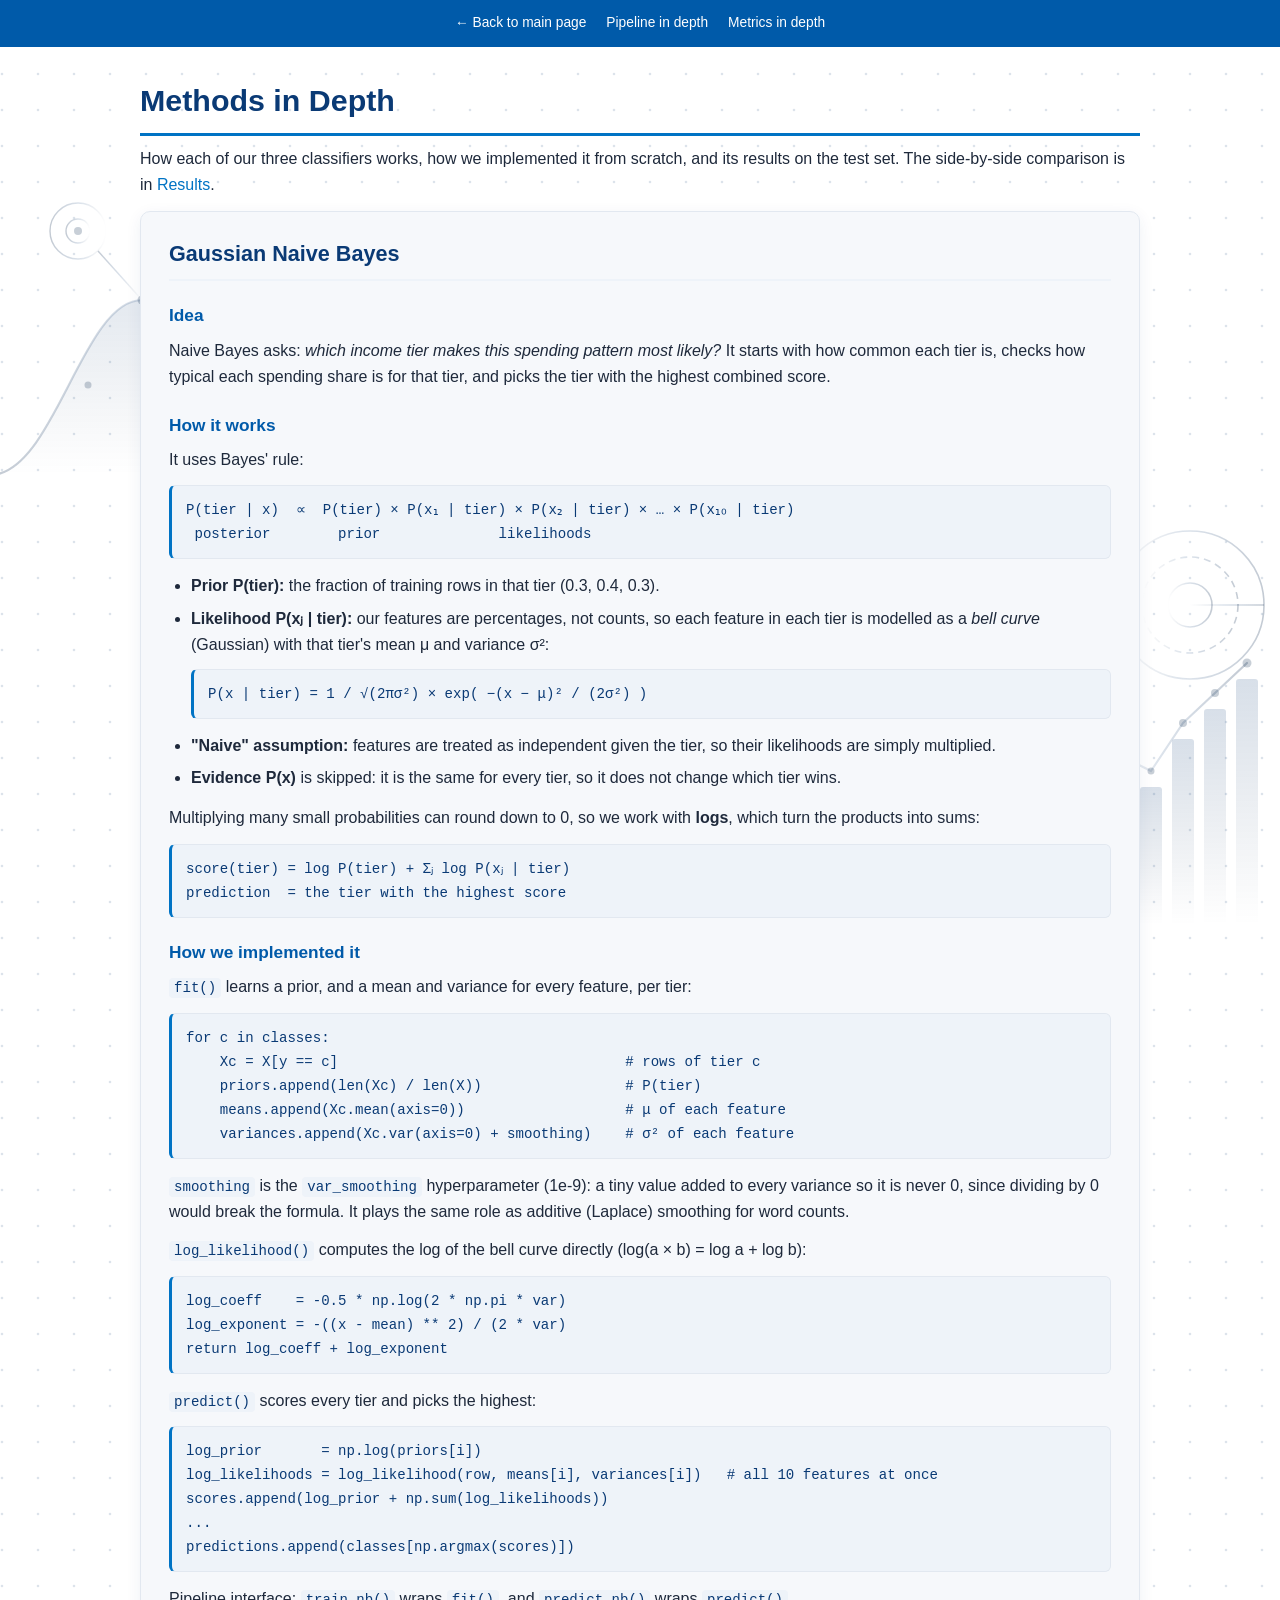
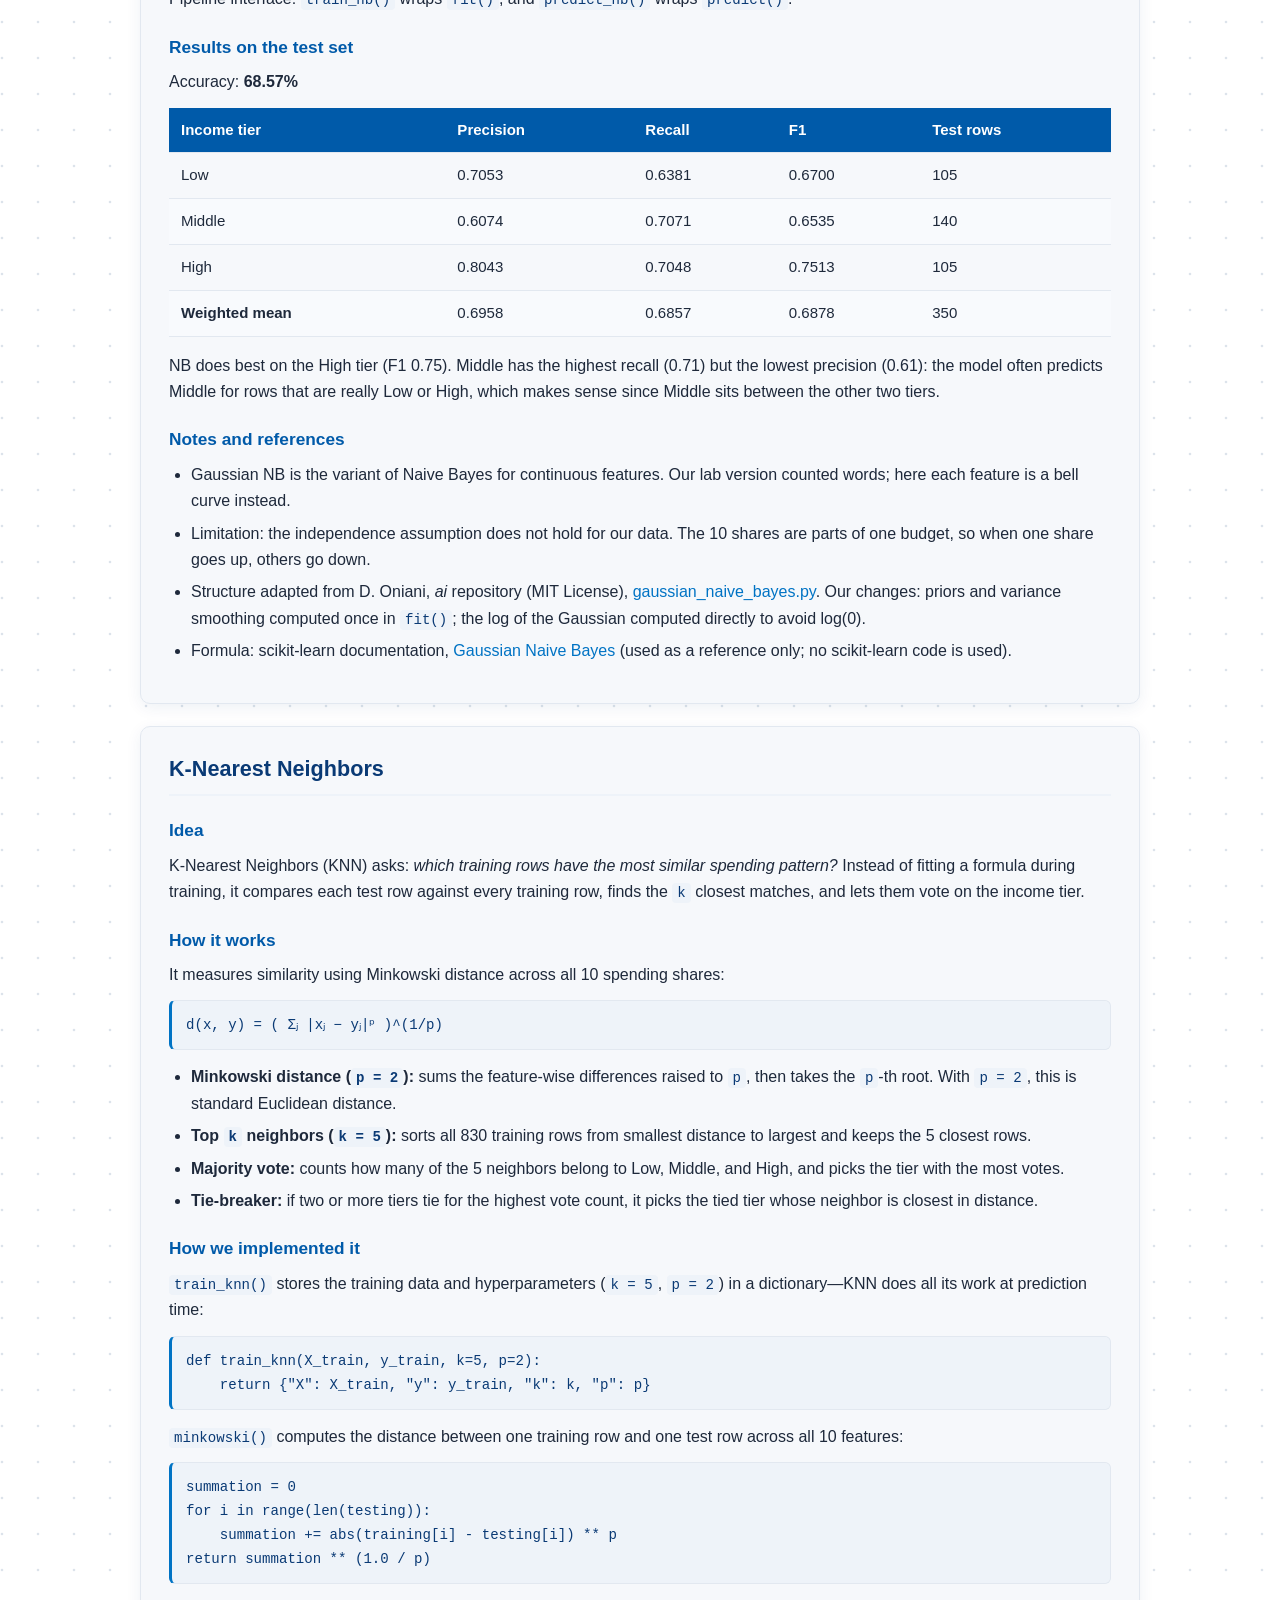
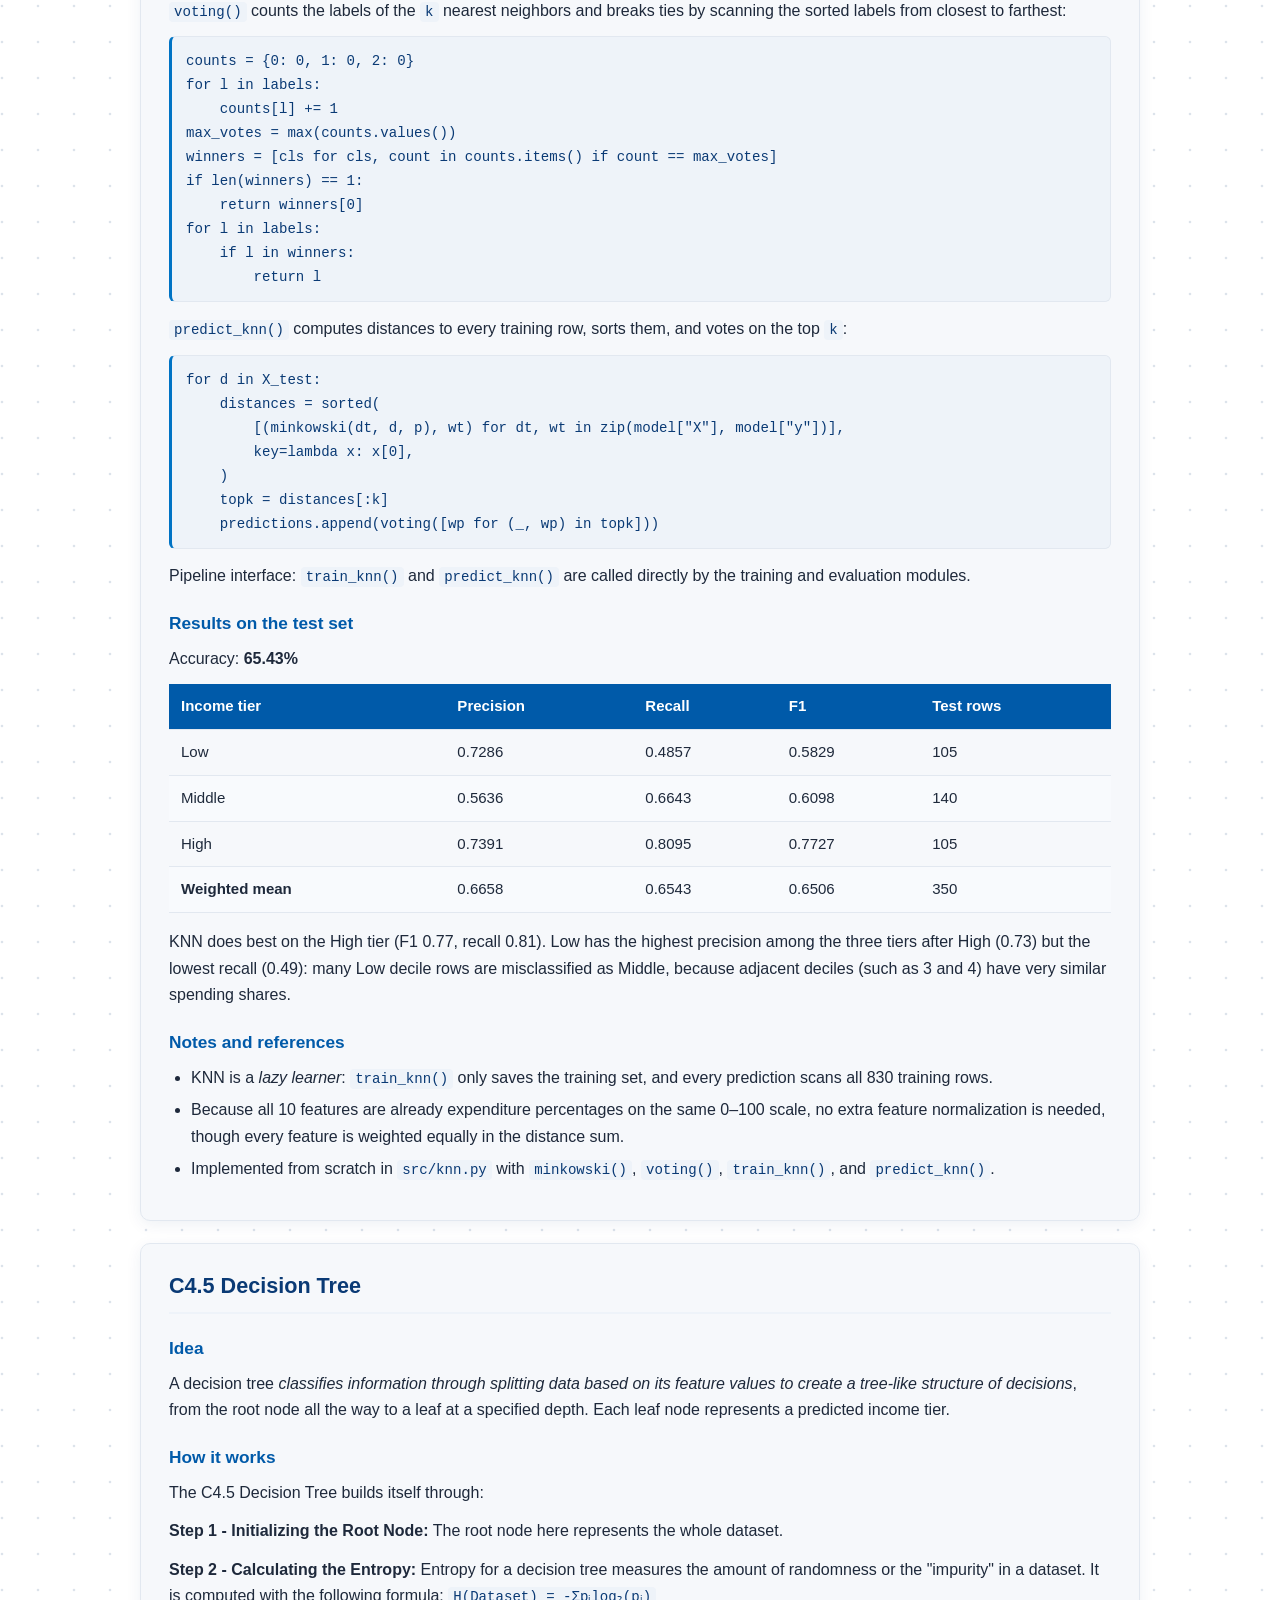
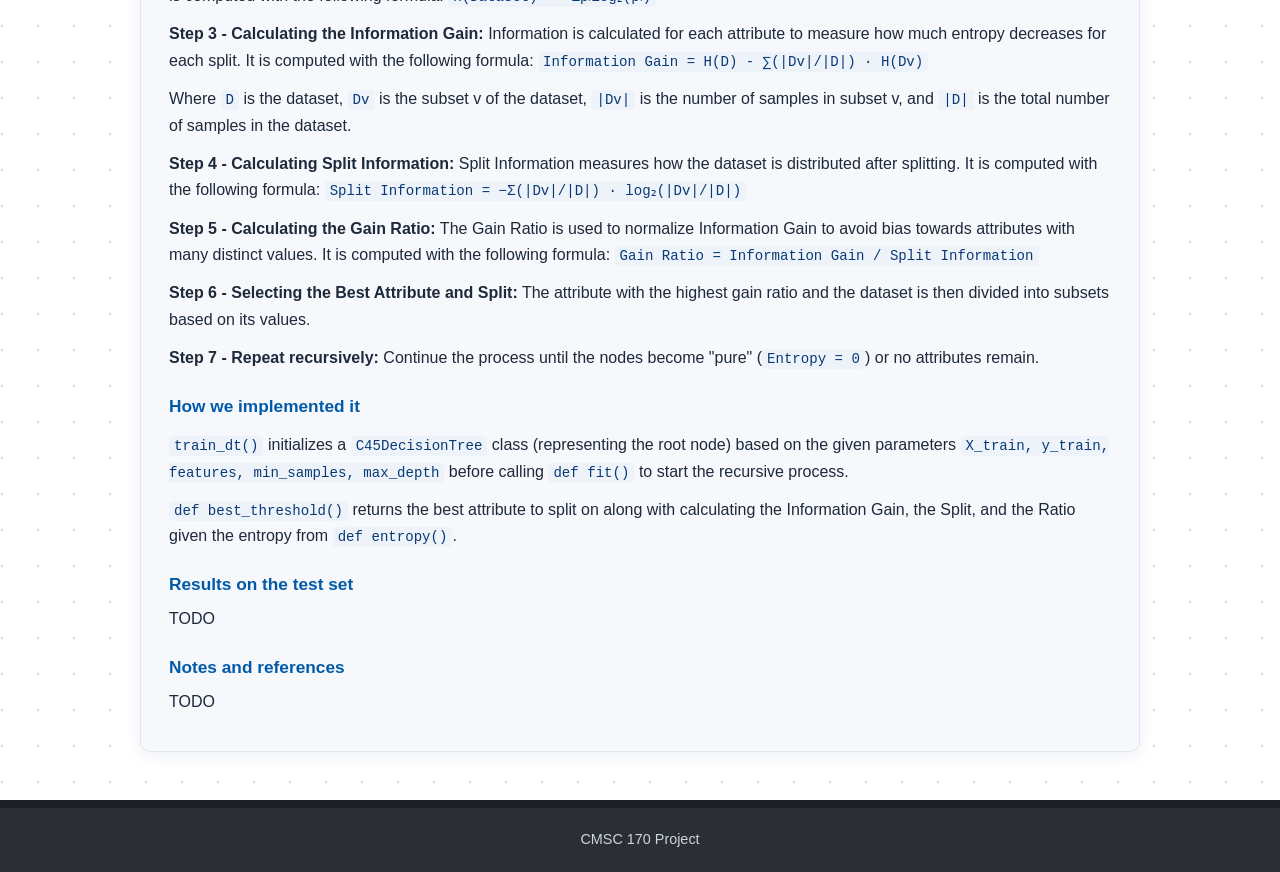
==== commit 925a5a0a: "feat: added decision tree in methods.html" ====
--- a/docs/methods.html
+++ b/docs/methods.html
@@ -283,58 +283,59 @@
         <section id="decision-tree">
             <h2>C4.5 Decision Tree</h2>
             <h3>Idea</h3>
+            <p>
+                A decision tree <em>classifies information through splitting data based on its feature values to create a tree-like structure of decisions</em>,
+                from the root node all the way to a leaf at a specified depth. Each leaf node represents a predicted income tier.
+            </p>
+            <h3>How it works</h3>
+            <p>
+                The C4.5 Decision Tree builds itself through:
+                <p>
+                <b>Step 1 - Initializing the Root Node:</b>
+                The root node here represents the whole dataset.
+                </p>
+                <p>
+                <b>Step 2 - Calculating the Entropy:</b>
+                Entropy for a decision tree measures the amount of randomness or the "impurity" in a dataset.
+                It is computed with the following formula: <code>H(Dataset) = -Σpᵢlog₂(pᵢ)</code>
+                </p>
+                <p>
+                <b>Step 3 - Calculating the Information Gain:</b>
+                Information is calculated for each attribute to measure how much entropy decreases for each split.
+                It is computed with the following formula: <code>Information Gain = H(D) - ∑(|Dv|/|D|) · H(Dv)</code>
+                    <p>
+                        Where <code>D</code> is the dataset, <code>Dv</code> is the subset v of the dataset, <code>|Dv|</code> is the number of samples in subset v, and <code>|D|</code> is the total number of samples in the dataset.
+                    </p>
+                </p>
+                <p>
+                <b>Step 4 - Calculating Split Information:</b>
+                Split Information measures how the dataset is distributed after splitting.
+                It is computed with the following formula: <code>Split Information = −Σ(|Dv|/|D|) · log₂(|Dv|/|D|)</code>
+                </p>
+                <p>
+                <b>Step 5 - Calculating the Gain Ratio:</b>
+                The Gain Ratio is used to normalize Information Gain to avoid bias towards attributes with many distinct values.
+                It is computed with the following formula: <code>Gain Ratio = Information Gain / Split Information</code>
+                </p>
+                <p>
+                <b>Step 6 - Selecting the Best Attribute and Split:</b>
+                The attribute with the highest gain ratio and the dataset is then divided into subsets based on its values.
+                </p>
+                <b>Step 7 - Repeat recursively:</b>
+                Continue the process until the nodes become "pure" (<code>Entropy = 0</code>) or no attributes remain.
+                </p>
+            </p>
+            <h3>How we implemented it</h3>
+            <p>
+               <p>
+                    <code>train_dt()</code> initializes a <code>C45DecisionTree</code> class (representing the root node) based on the given parameters <code>X_train, y_train, features, min_samples, max_depth</code> before calling <code>def fit()</code> to start the recursive process.
+               </p>
+               <p>
+                    <code>def best_threshold()</code> returns the best attribute to split on along with calculating the Information Gain, the Split, and the Ratio given the entropy from <code>def entropy()</code>.
+               </p>
+            </p>
+            <h3>Results on the test set</h3>
             <p>TODO</p>
-            <h3>How it works</h3>
-            <p>TODO</p>
-            <h3>How we implemented it</h3>
-            <p>TODO</p>
-            <h3>Results on the test set</h3>
-            <p>Accuracy: <strong>58.86%</strong></p>
-            <table>
-                <thead>
-                    <tr>
-                        <th>Income tier</th>
-                        <th>Precision</th>
-                        <th>Recall</th>
-                        <th>F1</th>
-                        <th>Test rows</th>
-                    </tr>
-                </thead>
-                <tbody>
-                    <tr>
-                        <td>Low</td>
-                        <td>0.7273</td>
-                        <td>0.2286</td>
-                        <td>0.3478</td>
-                        <td>105</td>
-                    </tr>
-                    <tr>
-                        <td>Middle</td>
-                        <td>0.4920</td>
-                        <td>0.8786</td>
-                        <td>0.6308</td>
-                        <td>140</td>
-                    </tr>
-                    <tr>
-                        <td>High</td>
-                        <td>0.8806</td>
-                        <td>0.5619</td>
-                        <td>0.6860</td>
-                        <td>105</td>
-                    </tr>
-                    <tr>
-                        <td><strong>Weighted mean</strong></td>
-                        <td>0.6792</td>
-                        <td>0.5886</td>
-                        <td>0.5625</td>
-                        <td>350</td>
-                    </tr>
-                </tbody>
-            </table>
-            <p>C4.5 does best on the High tier (F1 0.69, precision 0.88). Middle has the highest recall
-                (0.88) but the lowest precision (0.49), because the tree routes most Low rows
-                (81 of 105) and nearly half of High rows (46 of 105) into Middle, leaving Low with
-                a recall of 0.23.</p>
             <h3>Notes and references</h3>
             <p>TODO</p>
         </section>
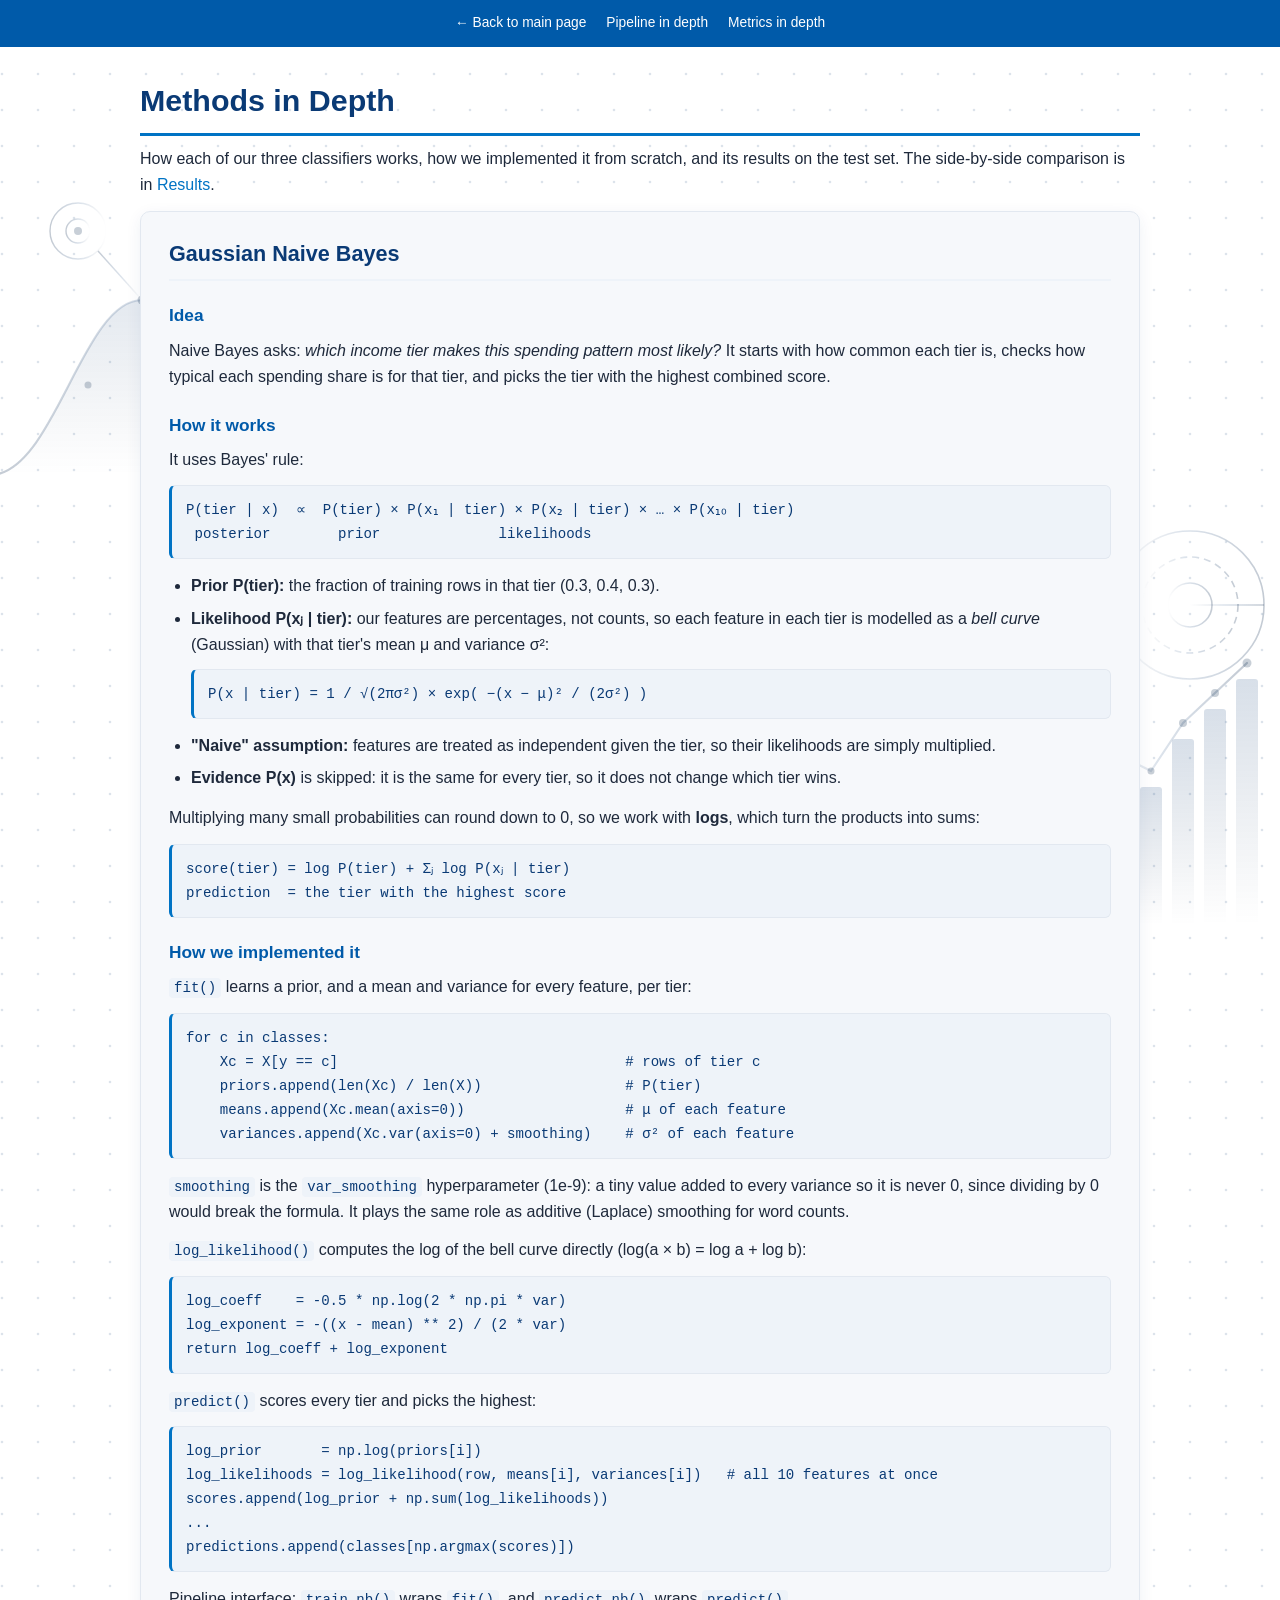
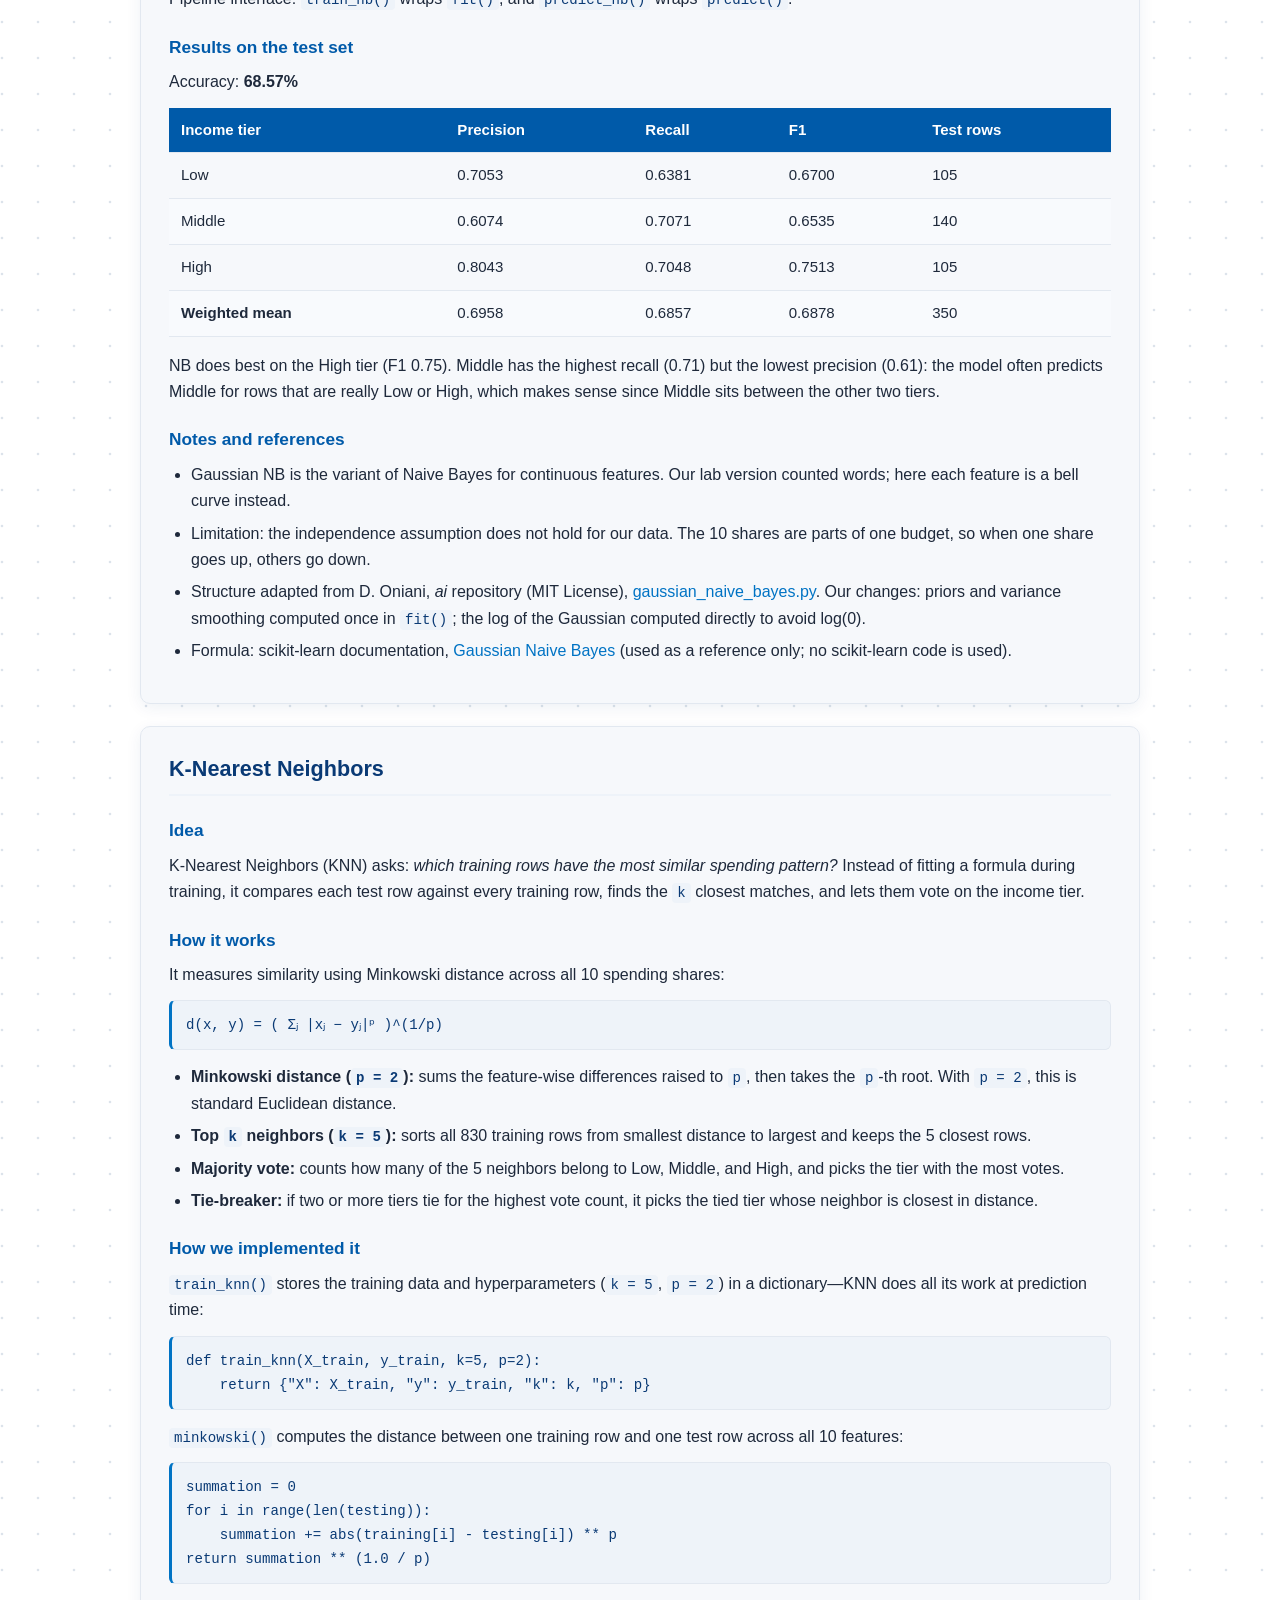
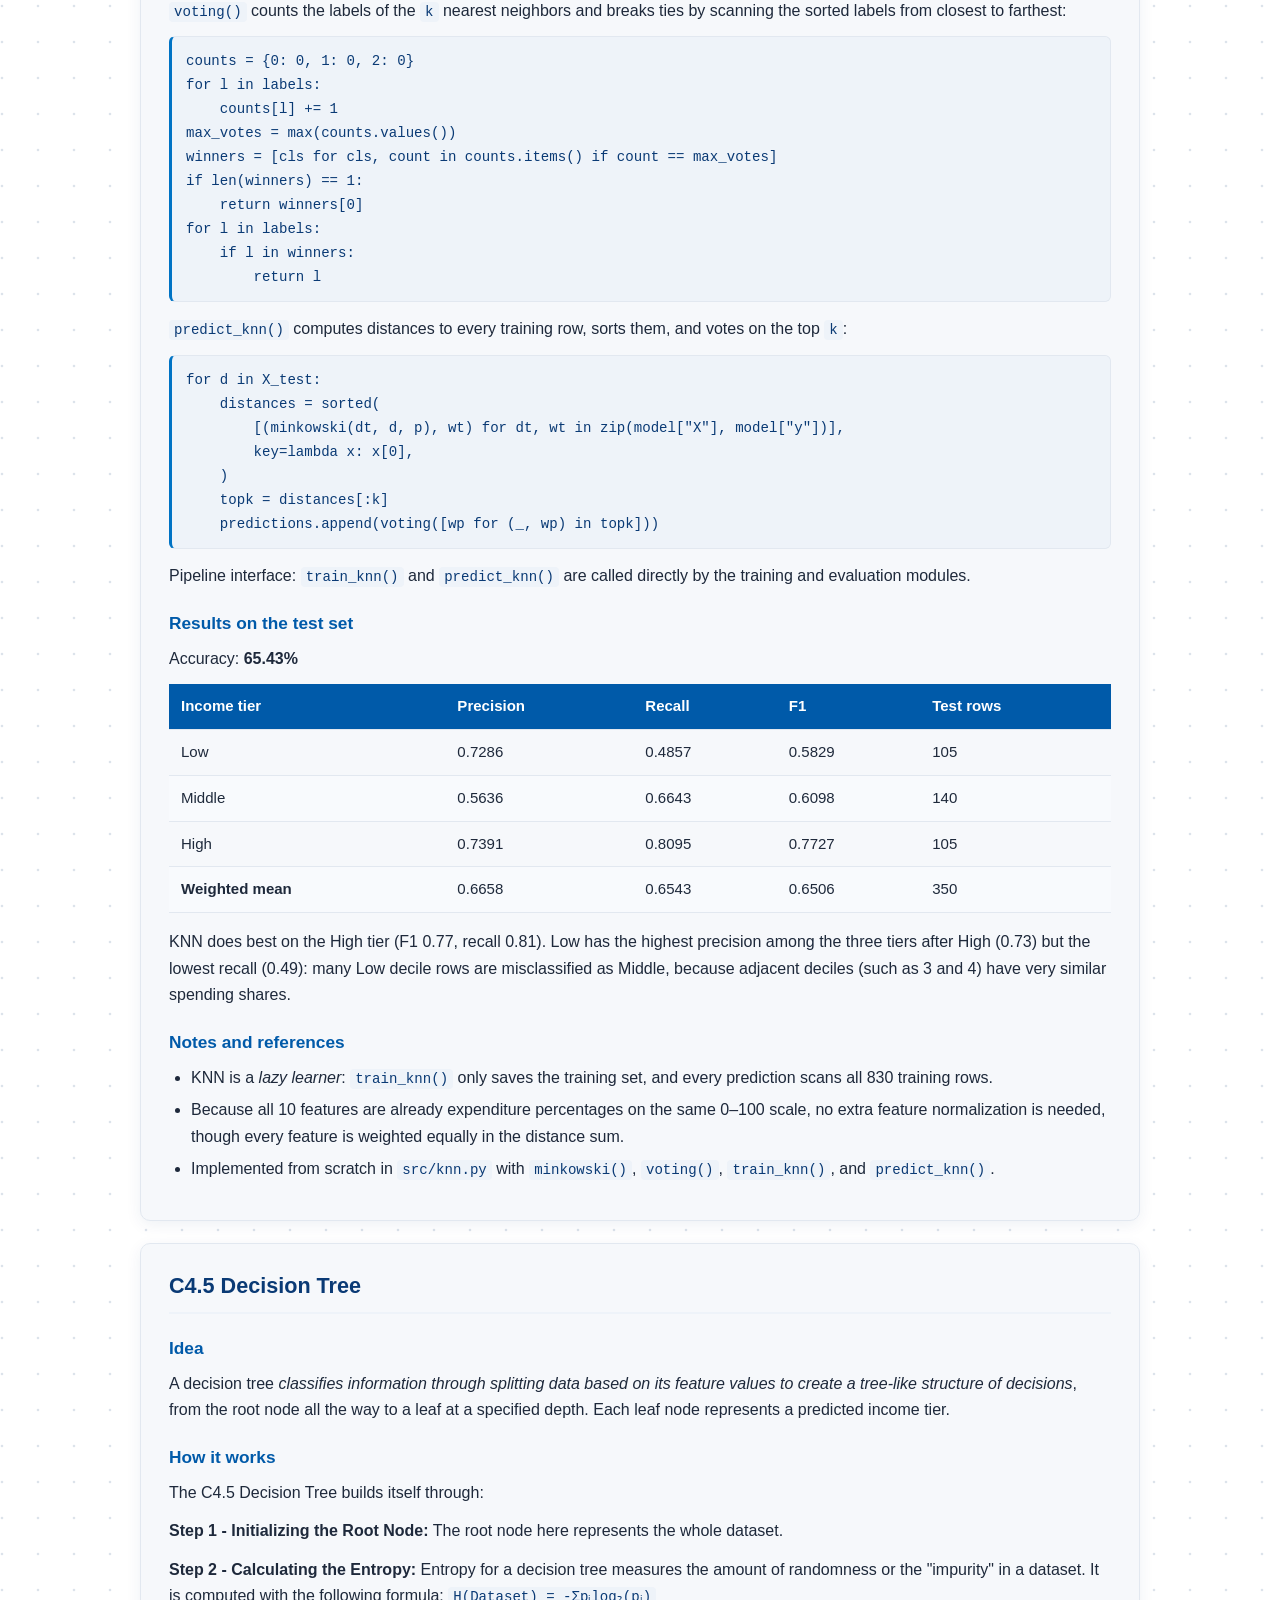
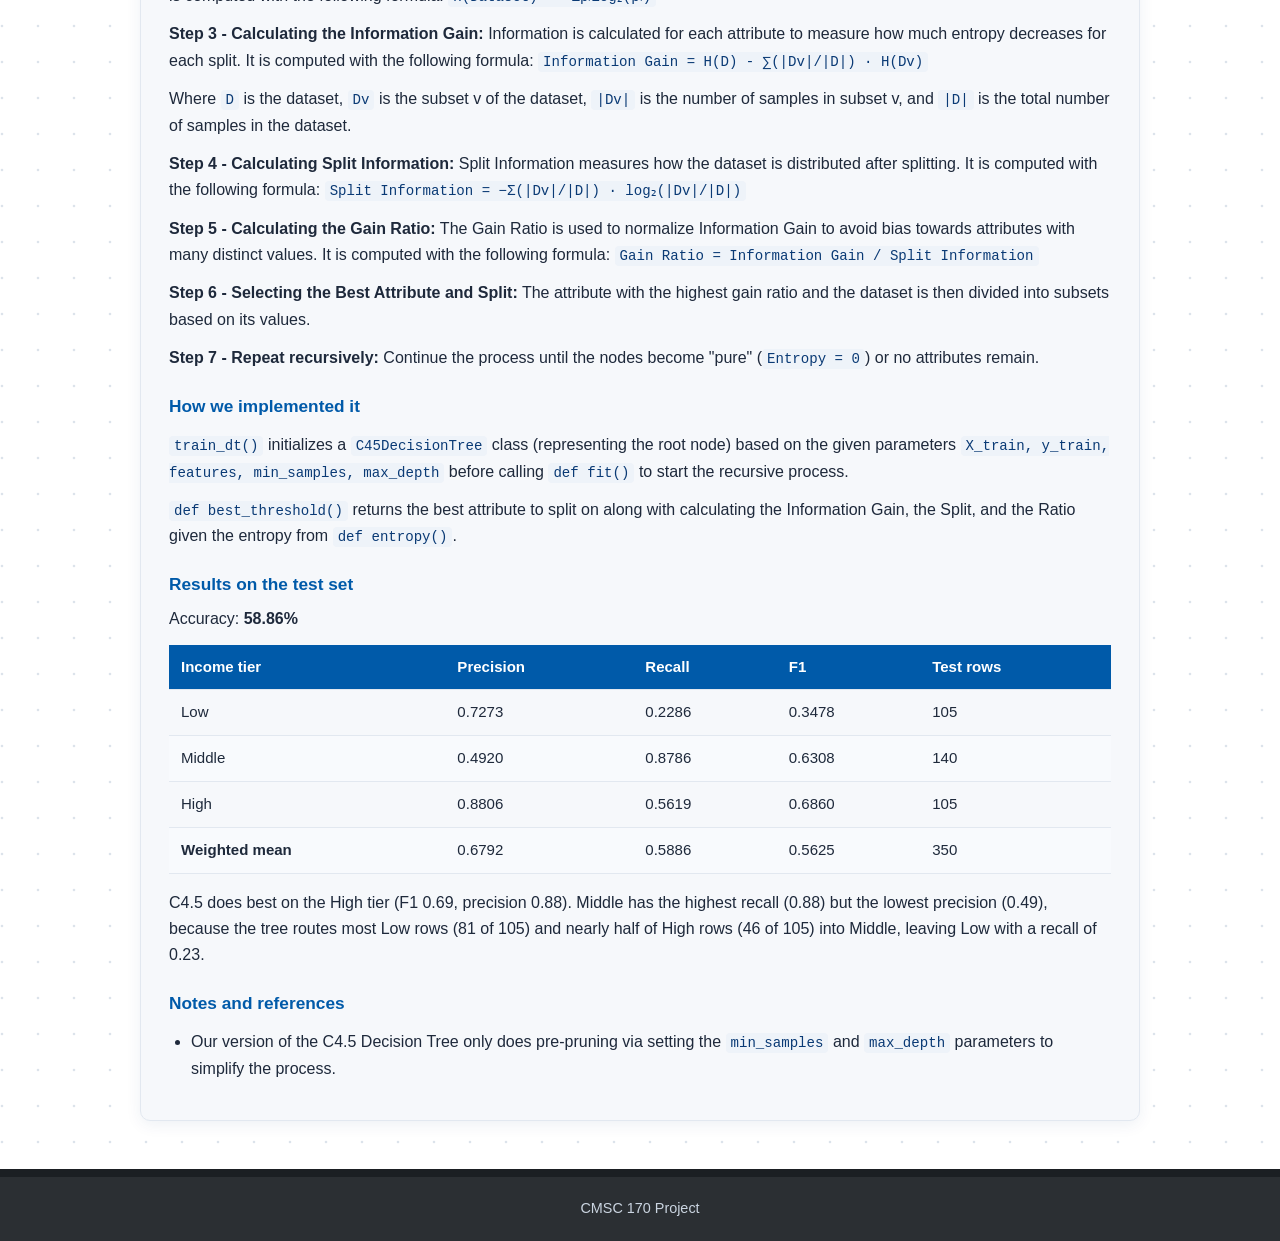
==== commit 0c470d8c: "feat: added decision tree in methods.html" ====
--- a/docs/methods.html
+++ b/docs/methods.html
@@ -335,9 +335,59 @@
                </p>
             </p>
             <h3>Results on the test set</h3>
-            <p>TODO</p>
+            <p>Accuracy: <strong>58.86%</strong></p>
+            <table>
+                <thead>
+                    <tr>
+                        <th>Income tier</th>
+                        <th>Precision</th>
+                        <th>Recall</th>
+                        <th>F1</th>
+                        <th>Test rows</th>
+                    </tr>
+                </thead>
+                <tbody>
+                    <tr>
+                        <td>Low</td>
+                        <td>0.7273</td>
+                        <td>0.2286</td>
+                        <td>0.3478</td>
+                        <td>105</td>
+                    </tr>
+                    <tr>
+                        <td>Middle</td>
+                        <td>0.4920</td>
+                        <td>0.8786</td>
+                        <td>0.6308</td>
+                        <td>140</td>
+                    </tr>
+                    <tr>
+                        <td>High</td>
+                        <td>0.8806</td>
+                        <td>0.5619</td>
+                        <td>0.6860</td>
+                        <td>105</td>
+                    </tr>
+                    <tr>
+                        <td><strong>Weighted mean</strong></td>
+                        <td>0.6792</td>
+                        <td>0.5886</td>
+                        <td>0.5625</td>
+                        <td>350</td>
+                    </tr>
+                </tbody>
+            </table>
+            <p>C4.5 does best on the High tier (F1 0.69, precision 0.88). Middle has the highest recall
+                (0.88) but the lowest precision (0.49), because the tree routes most Low rows
+                (81 of 105) and nearly half of High rows (46 of 105) into Middle, leaving Low with
+                a recall of 0.23.</p>
             <h3>Notes and references</h3>
-            <p>TODO</p>
+            <p>
+            <ul>
+                <li>Our version of the C4.5 Decision Tree only does pre-pruning via setting the <code>min_samples</code>
+                and <code>max_depth</code> parameters to simplify the process.</li>
+            </ul>
+            </p>
         </section>
     </main>
 
